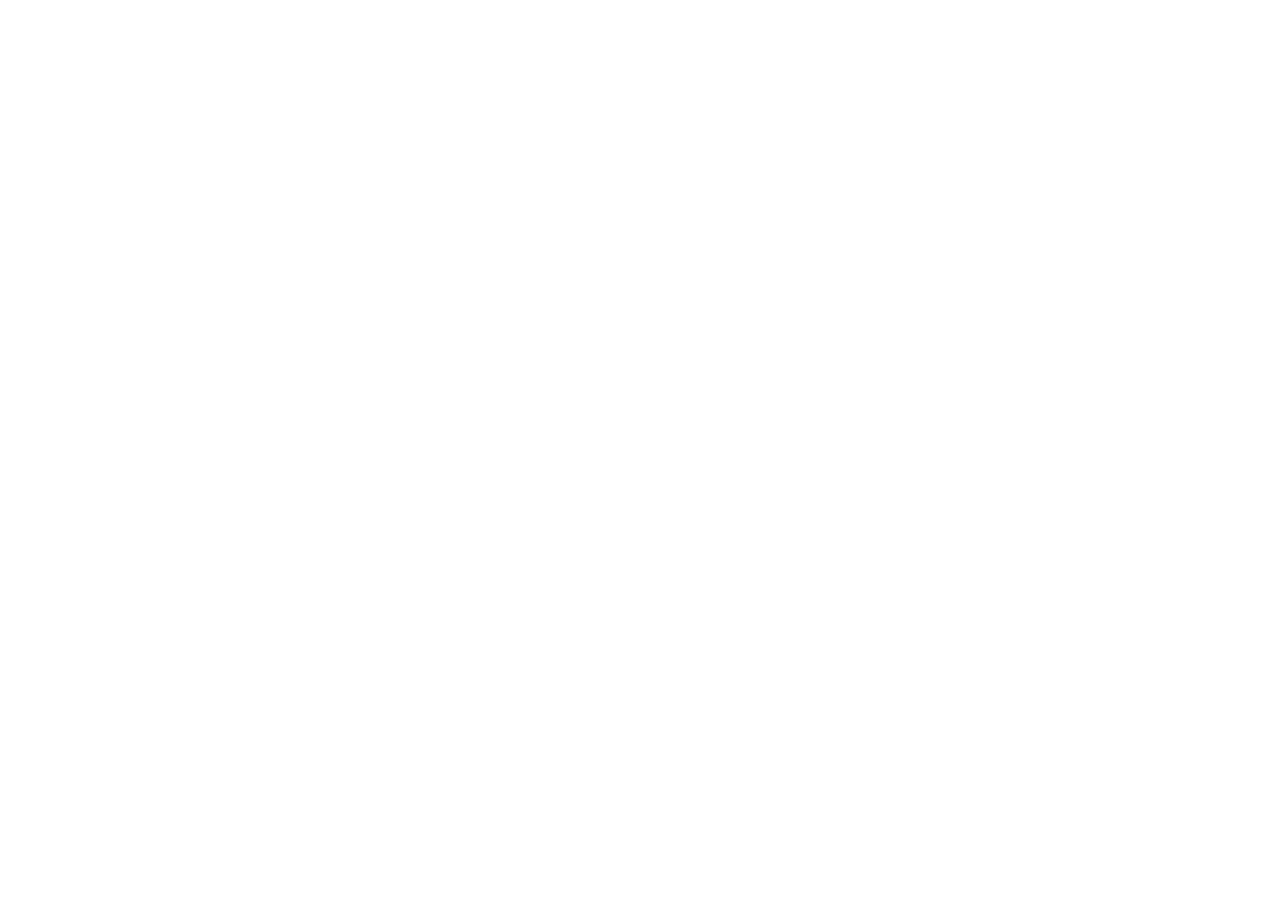
==== index.html @ cb100f50 "Initial commit" ====
<!DOCTYPE html>
<html lang="ru">
<head>
  <meta charset="UTF-8">
  <meta name="viewport" content="width=device-width, initial-scale=1.0">
  <title>Научиться учиться</title>
</head>
<body>
  <div class="page">

  </div>
</body>
</html>
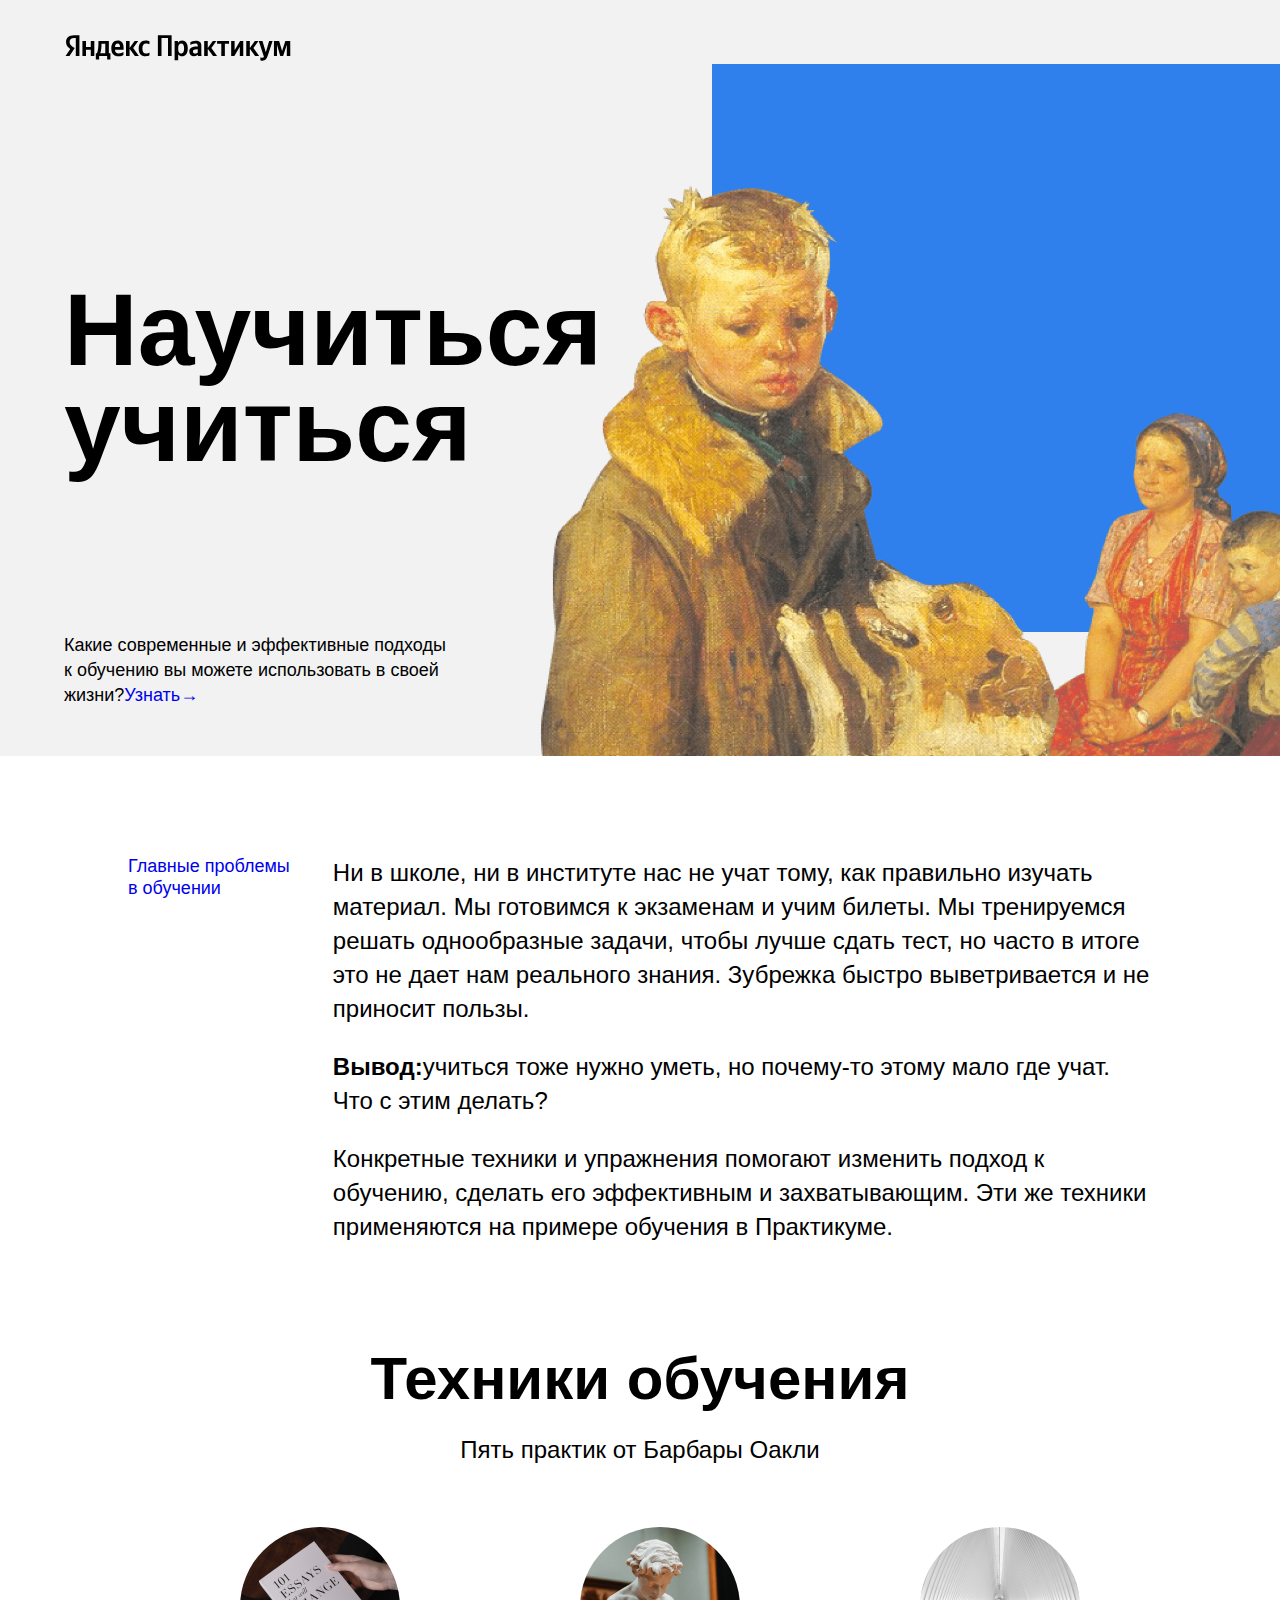
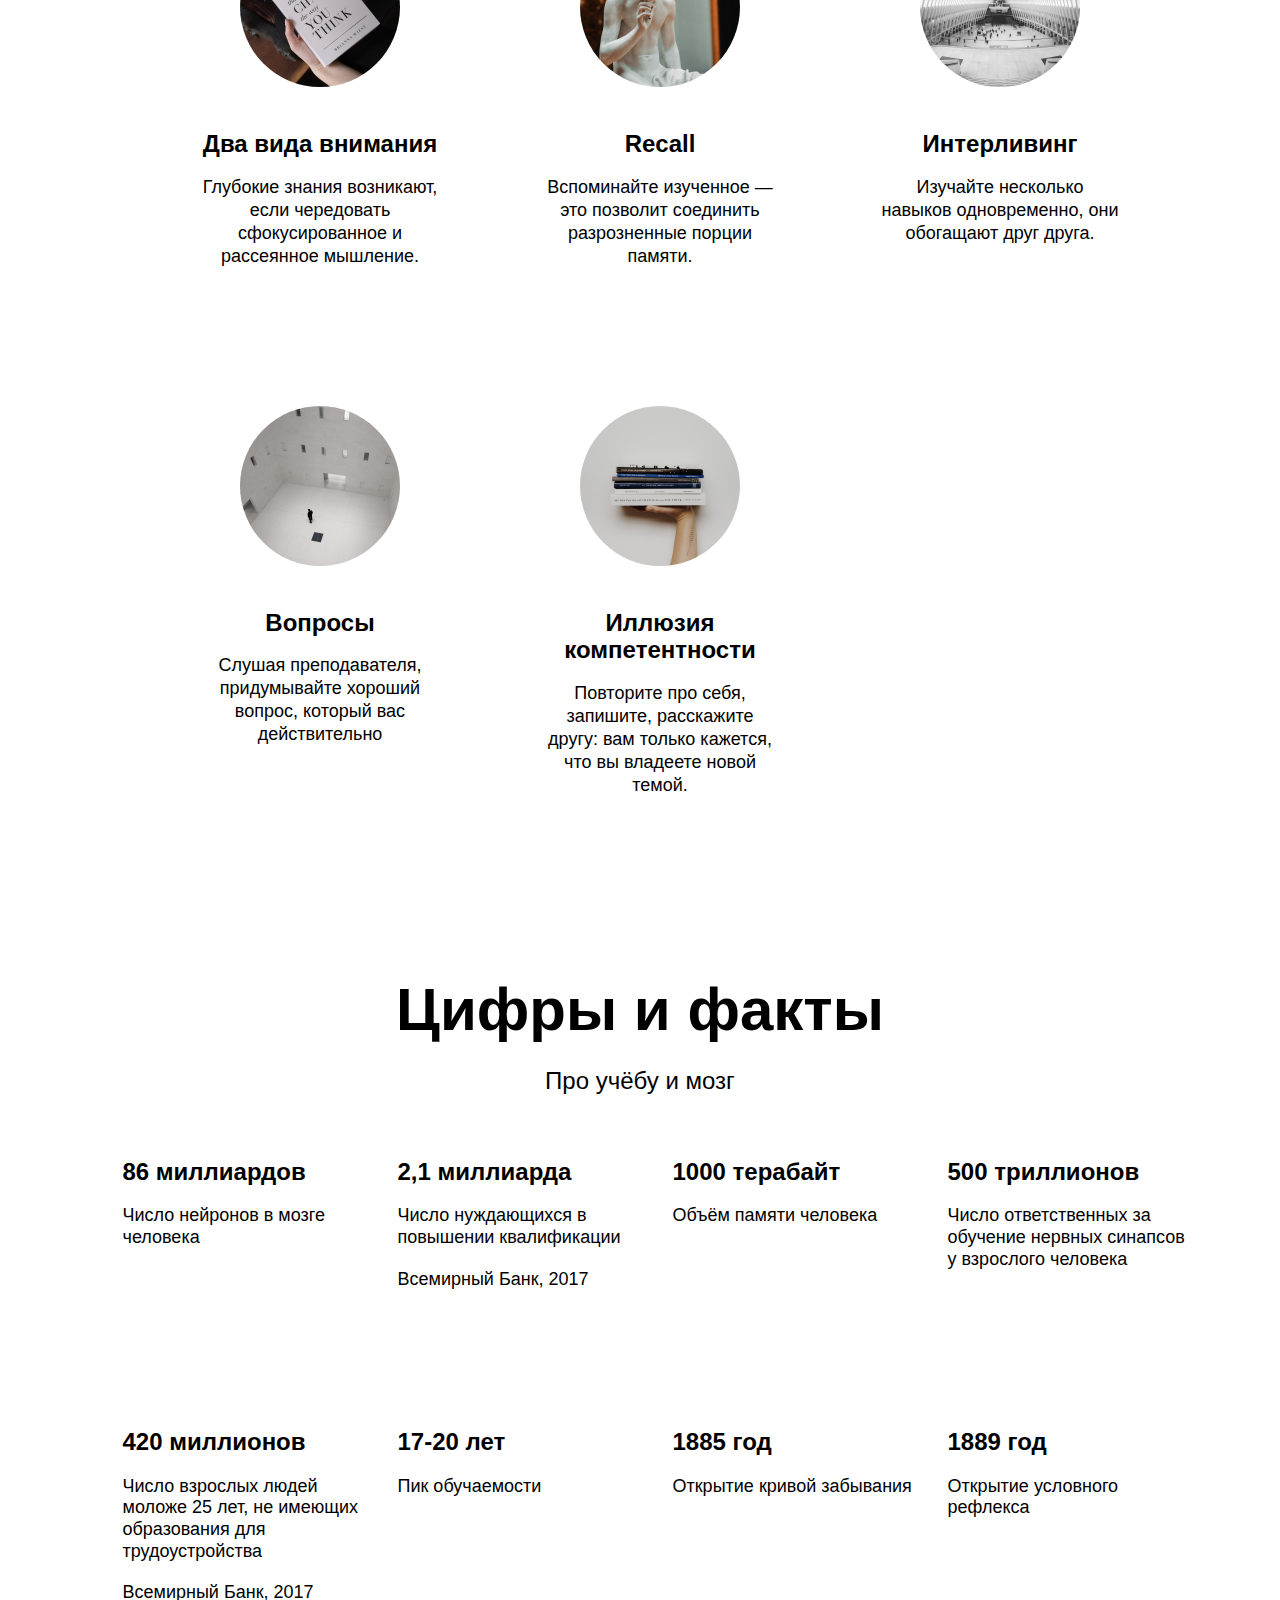
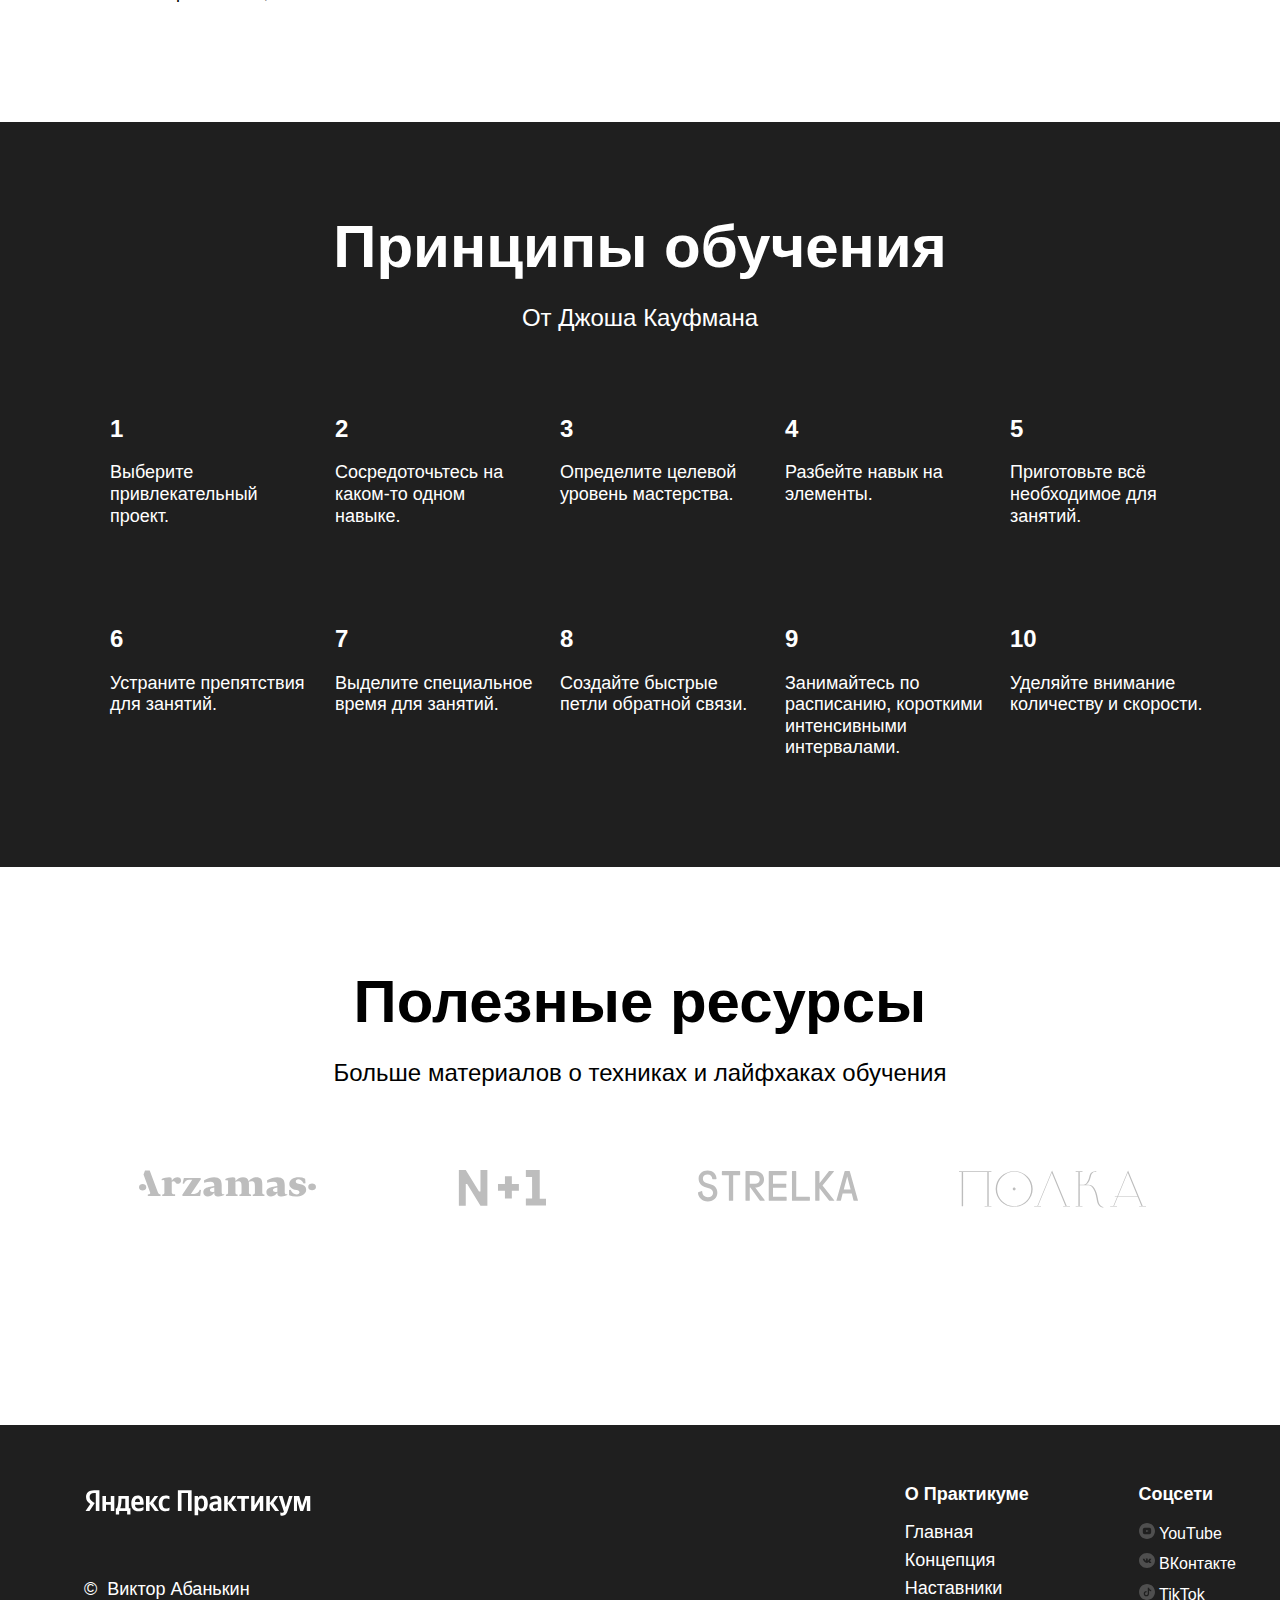
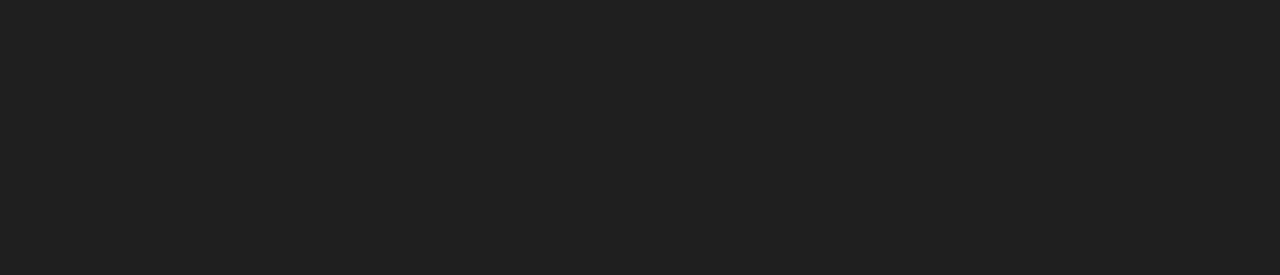
==== commit 462575b0: "готовый к ревью проект" ====
--- a/index.html
+++ b/index.html
@@ -1,13 +1,184 @@
 <!DOCTYPE html>
 <html lang="ru">
-<head>
-  <meta charset="UTF-8">
-  <meta name="viewport" content="width=device-width, initial-scale=1.0">
-  <title>Научиться учиться</title>
-</head>
-<body>
-  <div class="page">
-
-  </div>
-</body>
+  <head>
+    <meta charset="UTF-8">
+    <meta name="viewport" content="width=device-width, initial-scale=1.0">
+    <title>Научиться учиться</title>
+    <link rel="stylesheet" href="./styles/index.css">
+    <link rel="stylesheet" href="./fonts/fonts.css">
+    <link rel="stylesheet" href="./blocks/root/root.css">
+  </head>
+  <body class="page">
+    <header class="header">
+      <div class="logo__place_header">
+        <img src="./images/logo_place_header.svg" alt="логотип Яндекс.Практикум">
+      </div>
+      <div class="header__title"><p>Научиться учиться</p></div>
+      <nav class="header__subtitle"><p>Какие современные и эффективные подходы к обучению вы можете использовать в своей жизни?<a href="#" class="header__link">Узнать<span>&rarr;</span></a></p></nav>
+      <div class="header__main-illustration">
+        <img width="765px" height="608" src="./images/header-image.png" alt="Часть картины Опять двойка">
+      </div>
+      <div class="header__square-pic"></div>
+    </header>
+    <main class="content">
+      <section class="description">
+        <div class="description__two-columns">
+          <nav class="description__two-columns_brief"><a href="#">Главные проблемы в обучении</a></nav>
+          <div class="description__two-columns_main-text">
+            <div class="description__two-columns_paragraph">
+              <p>Ни в школе, ни в институте нас не учат тому, как правильно изучать материал. Мы готовимся к экзаменам и учим билеты. Мы тренируемся решать однообразные задачи, чтобы лучше сдать тест, но часто в итоге это не дает нам реального знания. Зубрежка быстро выветривается и не приносит пользы.</p>
+              <p><span class="description__two-columns_span-accent">Вывод:</span>учиться тоже нужно уметь, но почему-то этому мало где учат. Что с этим делать?</p>
+              <p>Конкретные техники и упражнения помогают изменить подход к обучению, сделать его эффективным и захватывающим. Эти же техники применяются на примере обучения в Практикуме.</p>
+            </div>
+          </div>
+        </div>
+      </section>
+      <section class="techniques">
+        <div class="techniques__section-title"><h1>Техники обучения</h1></div>
+        <div class="techniques__section-subtitle"><h2>Пять практик от Барбары Оакли</h2></div>
+        <ul class="techniques__cards">
+          <li class="techniques__cards_item">
+            <div class="techniques__cards_image"><img src="./images/cards-attention.png" alt="Книга в руках"></div>
+            <div class="techniques__cards_title"><h2>Два вида внимания</h2></div>
+            <div class="techniques__cards_description"><h3>Глубокие знания возникают, если чередовать сфокусированное и рассеянное мышление.</h3></div>
+          </li>
+          <li class="techniques__cards_item">
+            <div class="techniques__cards_image"><img src="./images/cards-recall.png" alt="Задумчивая статуя"></div>
+            <div class="techniques__cards_title"><h2>Recall</h2></div>
+            <div class="techniques__cards_description"><h3>Вспоминайте изученное — это позволит соединить разрозненные порции памяти.</h3></div>
+          </li>
+          <li class="techniques__cards_item no-margin-right">
+            <div class="techniques__cards_image"><img src="./images/cards-interliving.png" alt="Серый зал с людьми"></div>
+            <div class="techniques__cards_title"><h2>Интерливинг</h2></div>
+            <div class="techniques__cards_description"><h3>Изучайте несколько навыков одновременно, они обогащают друг друга.</h3></div>
+          </li>
+          <li class="techniques__cards_item">
+            <div class="techniques__cards_image"><img src="./images/cards-question.png" alt="Одинокий человек в помещении"></div>
+            <div class="techniques__cards_title"><h2>Вопросы</h2></div>
+            <div class="techniques__cards_description"><h3>Слушая преподавателя, придумывайте хороший вопрос, который вас действительно</h3></div>
+          </li>
+          <li class="techniques__cards_item">
+            <div class="techniques__cards_image"><img src="./images/cards-competence.png" alt="Несколько книг в руке"></div>
+            <div class="techniques__cards_title"><h2>Иллюзия компетентности</h2></div>
+            <div class="techniques__cards_description"><h3>Повторите про себя, запишите, расскажите другу: вам только кажется, что вы владеете новой темой.</h3></div>
+          </li>
+          <li class="techniques__cards_item"></li>
+        </ul>
+      </section>
+      <section class="digits">
+      <div class="digits__section-title"><h1>Цифры и факты</h1></div>
+      <div class="digits__section-subtitle"><h2>Про учёбу и мозг</h2></div>
+      <ul class="digits__table">
+        <li class="digits__table_cell">
+          <div class="digits__table_heading"><h2>86 миллиардов</h2></div>
+          <div class="digits__table_text"><h3>Число нейронов в мозге человека</h3></div>
+        </li>
+        <li class="digits__table_cell">
+          <div class="digits__table_heading"><h2>2,1 миллиарда</h2></div>
+          <div class="digits__table_text"><h3>Число нуждающихся в повышении квалификации<p style="color: black;">Всемирный Банк, 2017</p></h3></div>
+        </li>
+        <li class="digits__table_cell">
+          <div class="digits__table_heading"><h2>1000 терабайт</h2></div>
+          <div class="digits__table_text"><h3>Объём памяти человека</h3></div>
+        </li>
+        <li class="digits__table_cell">
+          <div class="digits__table_heading"><h2>500 триллионов</h2></div>
+          <div class="digits__table_text"><h3>Число ответственных за обучение нервных синапсов у взрослого человека</h3></div>
+        </li>
+        <li class="digits__table_cell">
+          <div class="digits__table_heading"><h2>420 миллионов</h2></div>
+          <div class="digits__table_text"><h3>Число взрослых людей моложе 25 лет, не имеющих образования для трудоустройства<p style="color: black;">Всемирный Банк, 2017</p></h3></div>
+        </li>
+        <li class="digits__table_cell">
+          <div class="digits__table_heading"><h2>17-20 лет</h2></div>
+          <div class="digits__table_text"><h3>Пик обучаемости</h3></div>
+        </li>
+        <li class="digits__table_cell">
+          <div class="digits__table_heading"><h2>1885 год</h2></div>
+          <div class="digits__table_text"><h3>Открытие кривой забывания</h3></div>
+        </li>
+        <li class="digits__table_cell">
+          <div class="digits__table_heading"><h2>1889 год</h2></div>
+          <div class="digits__table_text"><h3>Открытие условного рефлекса</h3></div>
+        </li>
+      </ul>
+      </section>
+      <section class="kaufman">
+      <div class="kaufman__section-title_theme_dark"><h1 style="color: white;">Принципы обучения</h1></div>
+      <div class="kaufman__section-subtitle_theme_dark"><h2 style="color: white;">От Джоша Кауфмана</h2></div>
+      <ul class="kaufman__table_theme_dark">
+        <li class="kaufman__table_cell_theme_dark">
+          <div class="kaufman__table_heading_theme_dark"><h2>1</h2></div>
+          <div class="kaufman__table_text_theme_dark"><h3>Выберите привлекательный проект.</h3></div>
+        </li>
+        <li class="kaufman__table_cell_theme_dark">
+          <div class="kaufman__table_heading_theme_dark"><h2>2</h2></div>
+          <div class="kaufman__table_text_theme_dark"><h3>Сосредоточьтесь на каком-то одном навыке.</h3></div>
+        </li>
+        <li class="kaufman__table_cell_theme_dark">
+          <div class="kaufman__table_heading_theme_dark"><h2>3</h2></div>
+          <div class="kaufman__table_text_theme_dark"><h3>Определите целевой уровень мастерства.</h3></div>
+        </li>
+        <li class="kaufman__table_cell_theme_dark">
+          <div class="kaufman__table_heading_theme_dark"><h2>4</h2></div>
+          <div class="kaufman__table_text_theme_dark"><h3>Разбейте навык на элементы.</h3></div>
+        </li>
+        <li class="kaufman__table_cell_theme_dark">
+          <div class="kaufman__table_heading_theme_dark"><h2>5</h2></div>
+          <div class="kaufman__table_text_theme_dark"><h3>Приготовьте всё необходимое для занятий.</h3></div>
+        </li>
+        <li class="kaufman__table_cell_theme_dark">
+          <div class="kaufman__table_heading_theme_dark"><h2>6</h2></div>
+          <div class="kaufman__table_text_theme_dark"><h3>Устраните препятствия для занятий.</h3></div>
+        </li>
+        <li class="kaufman__table_cell_theme_dark">
+          <div class="kaufman__table_heading_theme_dark"><h2>7</h2></div>
+          <div class="kaufman__table_text_theme_dark"><h3>Выделите специальное время для занятий.</h3></div>
+        </li>
+        <li class="kaufman__table_cell_theme_dark">
+          <div class="kaufman__table_heading_theme_dark"><h2>8</h2></div>
+          <div class="kaufman__table_text_theme_dark"><h3>Создайте быстрые петли обратной связи.</h3></div>
+        </li>
+        <li class="kaufman__table_cell_theme_dark">
+          <div class="kaufman__table_heading_theme_dark"><h2>9</h2></div>
+          <div class="kaufman__table_text_theme_dark"><h3>Занимайтесь по расписанию, короткими интенсивными интервалами.</h3></div>
+        </li>
+        <li class="kaufman__table_cell_theme_dark">
+          <div class="kaufman__table_heading_theme_dark"><h2>10</h2></div>
+          <div class="kaufman__table_text_theme_dark"><h3>Уделяйте внимание количеству и скорости.</h3></div>
+        </li>
+      </ul>
+      </section>
+      <section class="resources">
+      <div class="resources__section-title"><h1>Полезные ресурсы</h1></div>
+      <div class="resources__section-subtitle"><h2>Больше материалов о техниках и лайфхаках обучения</h2></div>
+      <nav class="resources__logo-zone">
+        <div class="resources__logo-zone_logo"><a class="resources__logo_link" href="#" ><img src="./images/logo/resources-arzamas.svg" alt="Логотип Arzamas"></a></div>
+        <div class="resources__logo-zone_logo"><a class="resources__logo_link" href="#" ><img src="./images/logo/resources-n1.svg" alt="Логотип N+1"></a></div>
+        <div class="resources__logo-zone_logo"><a class="resources__logo_link" href="#" ><img src="./images/logo/resources-strelka.svg" alt="Логотип Strelka"></a></div>
+        <div class="resources__logo-zone_logo"><a class="resources__logo_link" href="#" ><img src="./images/logo/resources-polka.svg" alt="Логотип Polka"></a></div>
+      </nav>
+      </section>
+    </main>
+    <section class="footer">
+      <ul class="footer__columns">
+        <li class="footer__column_content_copyright">
+          <div class="logo__place_footer"><img src="./images/logo_place_footer.svg" alt="Логотип Яндекс Практикум"></div>
+          <div class="footer__author"><p><span>&copy; &nbsp</span>Виктор Абанькин</p></div>
+        </li>
+        <li class="footer__column_content_info">
+          <div class="footer__column-heading"><h2>О Практикуме</h2></div>
+          <nav class="footer__column-links footer__column-link"><a href="#"><p>Главная</p></a><a href="#"><p>Концепция</p></a><a href="#"><p>Наставники</p></a></nav>
+        </li>
+        <li class="footer__column_content_social">
+          <div class="footer__column-heading"><h2>Соцсети</h2></div>
+          <div class="footer__column-link">
+            <nav class="footer__social-icon"><a href="#"><img src="./images/youtube-icon.svg " alt="лого YouTube" width="16px" height="16px" alt="Логотип YouTube"><p><span>&nbsp</span>YouTube</p></a></nav>
+            <nav class="footer__social-icon"><a href="#"><img src="./images/vk_color_white.svg" alt="лого ВКонтакте"width="16px" height="16px" alt="Логотип ВКонтакте"><p><span>&nbsp</span>ВКонтакте</p></a></nav>
+            <nav class="footer__social-icon"><a href="#"><img src="./images/tiktok-icon.svg " alt="лого TikTok"width="16px" height="16px" alt="Логотип TikTok"><p><span>&nbsp</span>TikTok</p></a></nav>
+          </div>
+        </li>
+      </ul>
+    </section>
+  </body>
 </html>
--- a/styles/index.css
+++ b/styles/index.css
@@ -0,0 +1,58 @@
+@import url(../vendor/normalize.css);
+@import url(../blocks/page/page.css);
+@import url(../blocks/content/content.css);
+@import url(../blocks/description/description.css);
+@import url(../blocks/description/description__two-columns/description__two-columns.css);
+@import url(../blocks/description/description__two-columns/description__two-columns_brief/description__two-columns_brief.css);
+@import url(../blocks/description/description__two-columns/description__two-columns_main-text/description__two-columns_main-text.css);
+@import url(../blocks/description/description__two-columns/description__two-columns_paragraph/description__two-columns_paragraph.css);
+@import url(../blocks/description/description__two-columns/description__two-columns_span-accent/description__two-columns_span-accent.css);
+@import url(../blocks/digits/digits.css);
+@import url(../blocks/digits/digits__section-title/digits__section-title.css);
+@import url(../blocks/digits/digits__section-subtitle/digits__section-subtitle.css);
+@import url(../blocks/digits/digits__table/digits__table.css);
+@import url(../blocks/digits/digits__table/digits__table_heading/digits__table_heading.css);
+@import url(../blocks/digits/digits__table/digits__table_cell/digits__table_cell.css);
+@import url(../blocks/digits/digits__table/digits__table_text/digits__table_text.css);
+@import url(../blocks/footer/footer.css);
+@import url(../blocks/footer/footer__columns/footer__columns.css);
+@import url(../blocks/footer/footer__columns/footer__column_content/footer__column_content_copyright/footer__column_content_copyright.css);
+@import url(../blocks/footer/footer__columns/footer__column_content/footer__column_content_info/footer__column_content_info.css);
+@import url(../blocks/footer/footer__columns/footer__column_content/footer__column_content_social/footer__column_content_social.css);
+@import url(../blocks/footer/footer__author/footer__author.css);
+@import url(../blocks/footer/footer__column-heading/footer__column-heading.css);
+@import url(../blocks/footer/footer__column-links/footer__column-links.css);
+@import url(../blocks/footer/footer__social-icon/footer__social-icon.css);
+@import url(../blocks/footer/footer__column-link/footer__column-link.css);
+@import url(../blocks/header/header.css);
+@import url(../blocks/header/header__title/header__title.css);
+@import url(../blocks/header/header__subtitle/header__subtitle.css);
+@import url(../blocks/header/header__link/header__link.css);
+@import url(../blocks/header/header__main-illustration/header__main-illustration.css);
+@import url(../blocks/header/header__square-pic/header__square-pic.css);
+@import url(../blocks/kaufman/kaufman.css);
+@import url(../blocks/kaufman/kaufman__triangle/kaufman__triangle.css);
+@import url(../blocks/kaufman/kaufman__section-title_theme_dark/kaufman__section-title_theme_dark.css);
+@import url(../blocks/kaufman/kaufman__section-subtitle_theme_dark/kaufman__section-subtitle_theme_dark.css);
+@import url(../blocks/kaufman/kaufman__table_theme_dark/kaufman__table_theme_dark.css);
+@import url(../blocks/kaufman/kaufman__table_theme_dark/kaufman__table_cell_theme_dark/kaufman__table_cell_theme_dark.css);
+@import url(../blocks/kaufman/kaufman__table_theme_dark/kaufman__table_heading_theme_dark/kaufman__table_heading_theme_dark.css);
+@import url(../blocks/kaufman/kaufman__table_theme_dark/kaufman__table_text_theme_dark/kaufman__table_text_theme_dark.css);
+@import url(../blocks/resources/resources.css);
+@import url(../blocks/resources/resources__section-title/resources__section-title.css);
+@import url(../blocks/resources/resources__section-subtitle/resources__section-subtitle.css);
+@import url(../blocks/resources/resources__logo-zone/resources__logo-zone.css);
+@import url(../blocks/resources/resources__logo-zone/resources__logo-zone_logo/resources__logo-zone_logo.css);
+@import url(../blocks/resources/resources__logo/resources__logo_link/resources__logo_link.css);
+@import url(../blocks/techniques/techniques.css);
+@import url(../blocks/techniques/techniques__cards/techniques__cards.css);
+@import url(../blocks/techniques/techniques__cards/techniques__cards_description/techniques__cards_description.css);
+@import url(../blocks/techniques/techniques__cards/techniques__cards_image/techniques__cards_image.css);
+@import url(../blocks/techniques/techniques__cards/techniques__cards_item/techniques__cards_item.css);
+@import url(../blocks/techniques/techniques__cards/techniques__cards_title/techniques__cards_title.css);
+@import url(../blocks/techniques/techniques__section-subtitle/techniques__section-subtitle.css);
+@import url(../blocks/techniques/techniques__section-title/techniques__section-title.css);
+@import url(../blocks/logo/logo__place_header.css);
+@import url(../blocks/logo/logo__place_footer.css);
+
+
--- a/fonts/fonts.css
+++ b/fonts/fonts.css
@@ -0,0 +1,9 @@
+@font-face {
+    font-family: 'Inter','Arial', sans-serif ;
+    src: url(./Inter-Bold.woff) format('woff'),
+         url(./Inter-Bold.woff2) format('woff2'),
+         url(./Inter-Regular.woff) format('woff'),
+         url(./Inter-Regular.woff2) format('woff2'),
+         url(./Inter-SemiBold.woff) format('woff'),
+         url(./Inter-SemiBold.woff2) format('woff2');
+}
--- a/blocks/root/root.css
+++ b/blocks/root/root.css
@@ -0,0 +1,50 @@
+.root {
+    background-color: white;
+    font-family: 'Inter', 'Arial', sans-serif;
+
+    # http://editorconfig.org
+
+
+    # A special property that should be specified at the top of the file outside of
+
+    # any sections. Set to true to stop .editor config file search on current file
+
+    root = true
+
+    [*]
+    # Indentation style
+
+    # Possible values - tab, space
+
+    indent_style = space
+
+    # Indentation size in single-spaced characters
+
+    # Possible values - an integer, tab
+
+    indent_size = 2
+
+    # Line ending file format
+
+    # Possible values - lf, crlf, cr
+
+    end_of_line = lf
+
+    # File character encoding
+
+    # Possible values - latin1, utf-8, utf-16be, utf-16le
+
+    charset = utf-8
+
+    # Denotes whether to trim whitespace at the end of lines
+
+    # Possible values - true, false
+
+    trim_trailing_whitespace = true
+
+    # Denotes whether file should end with a newline
+
+    # Possible values - true, false
+
+    insert_final_newline = true
+}
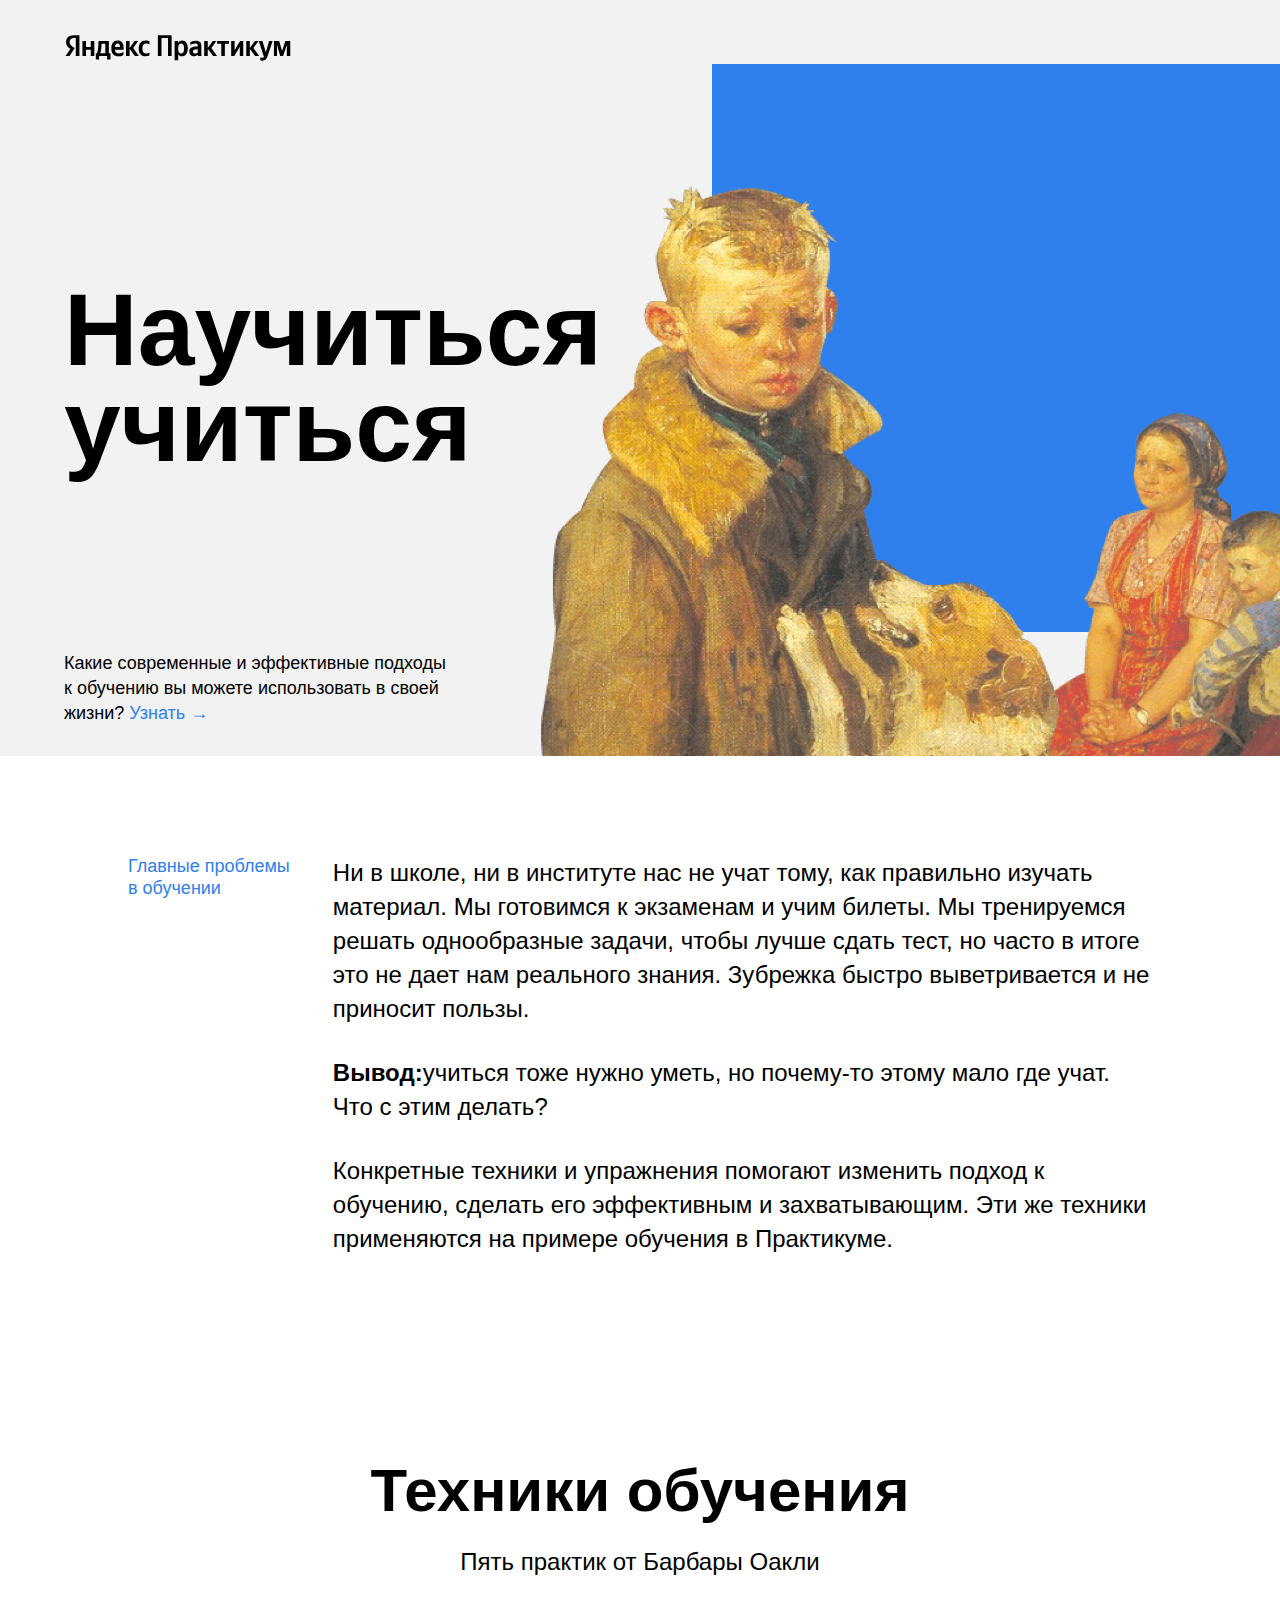
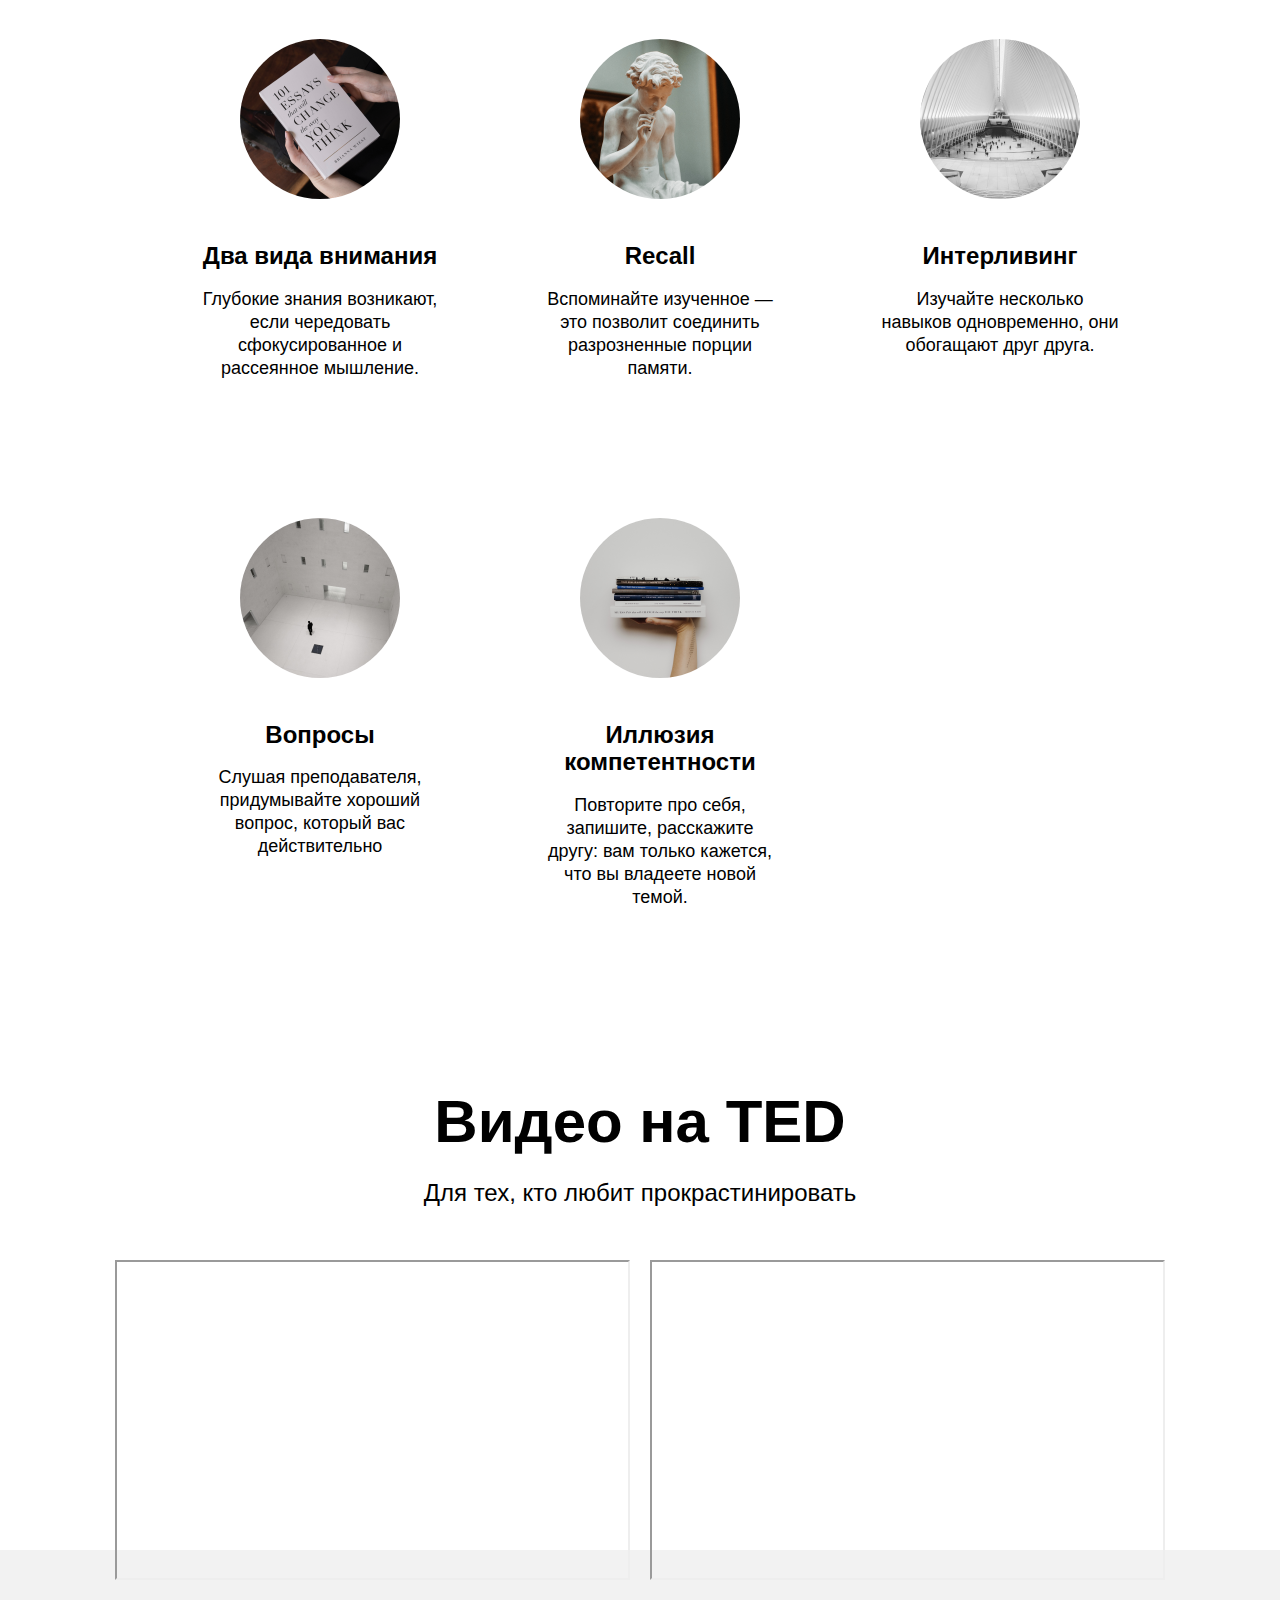
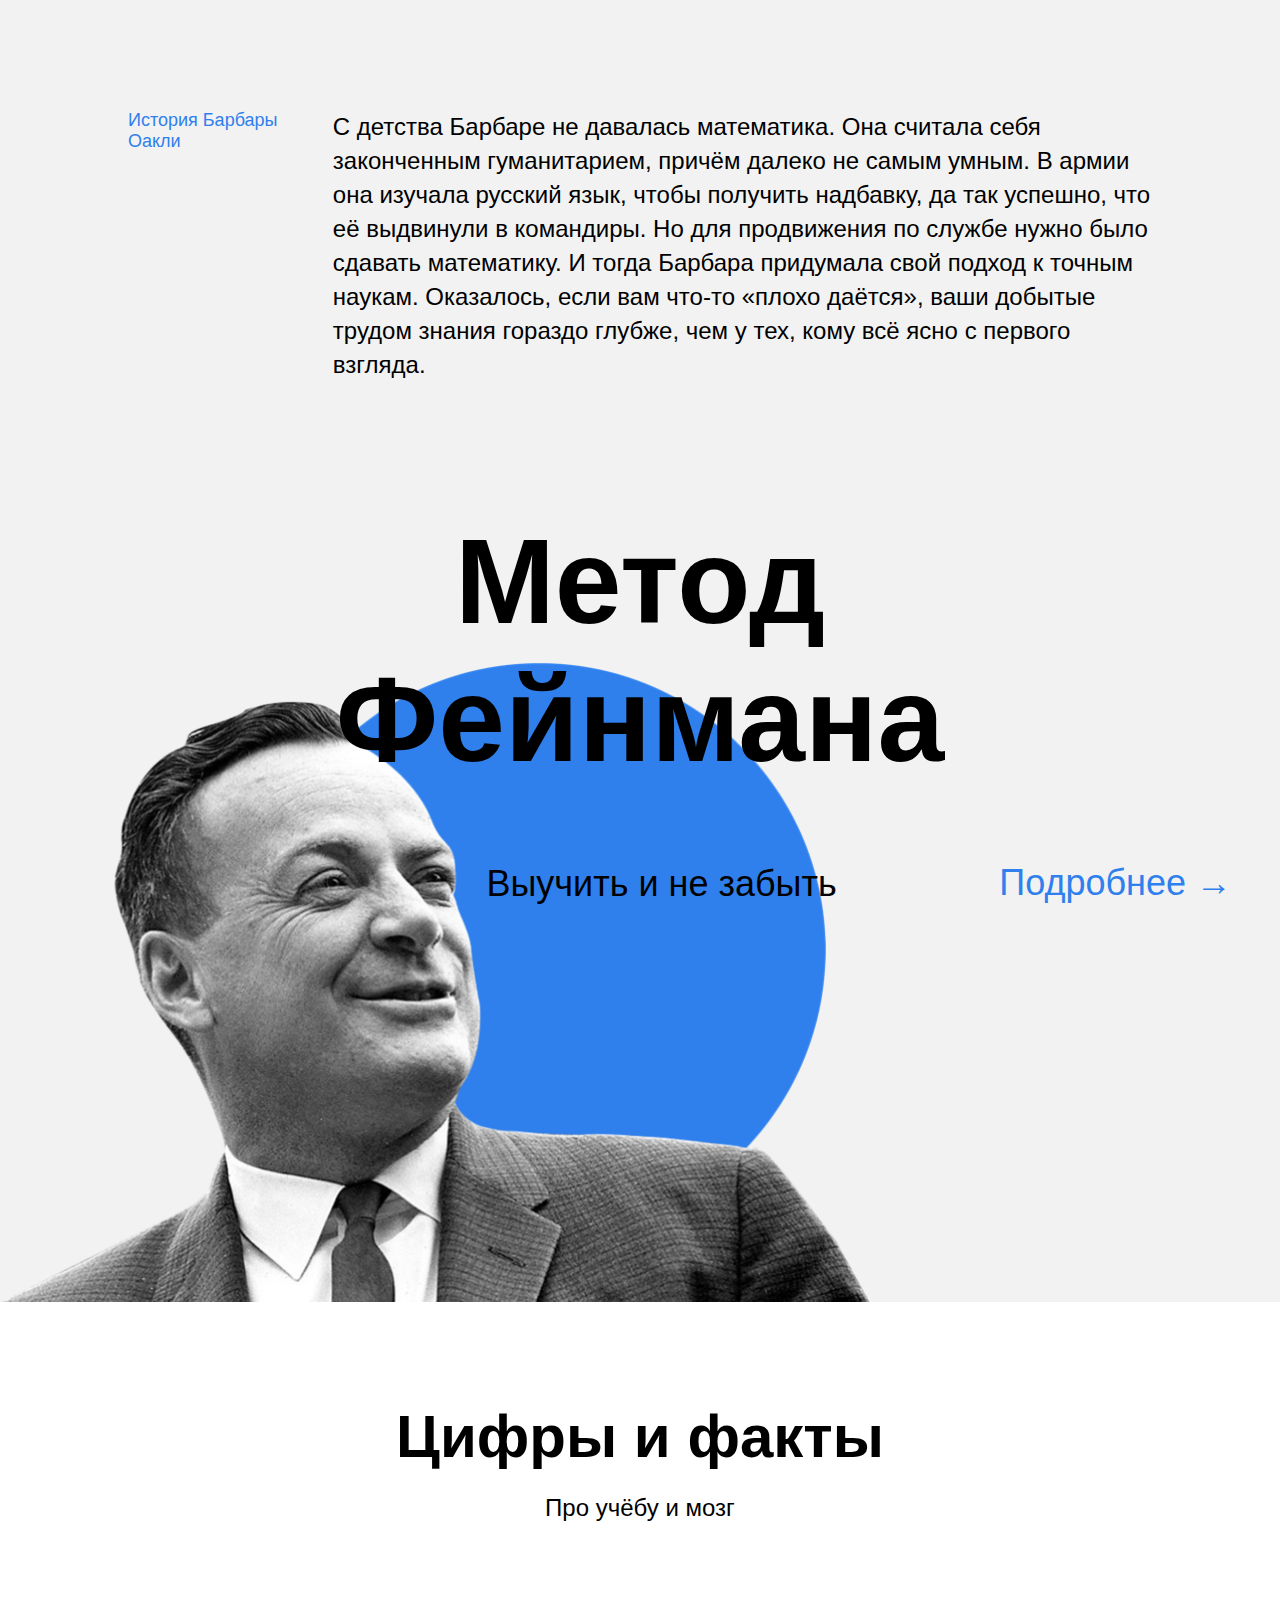
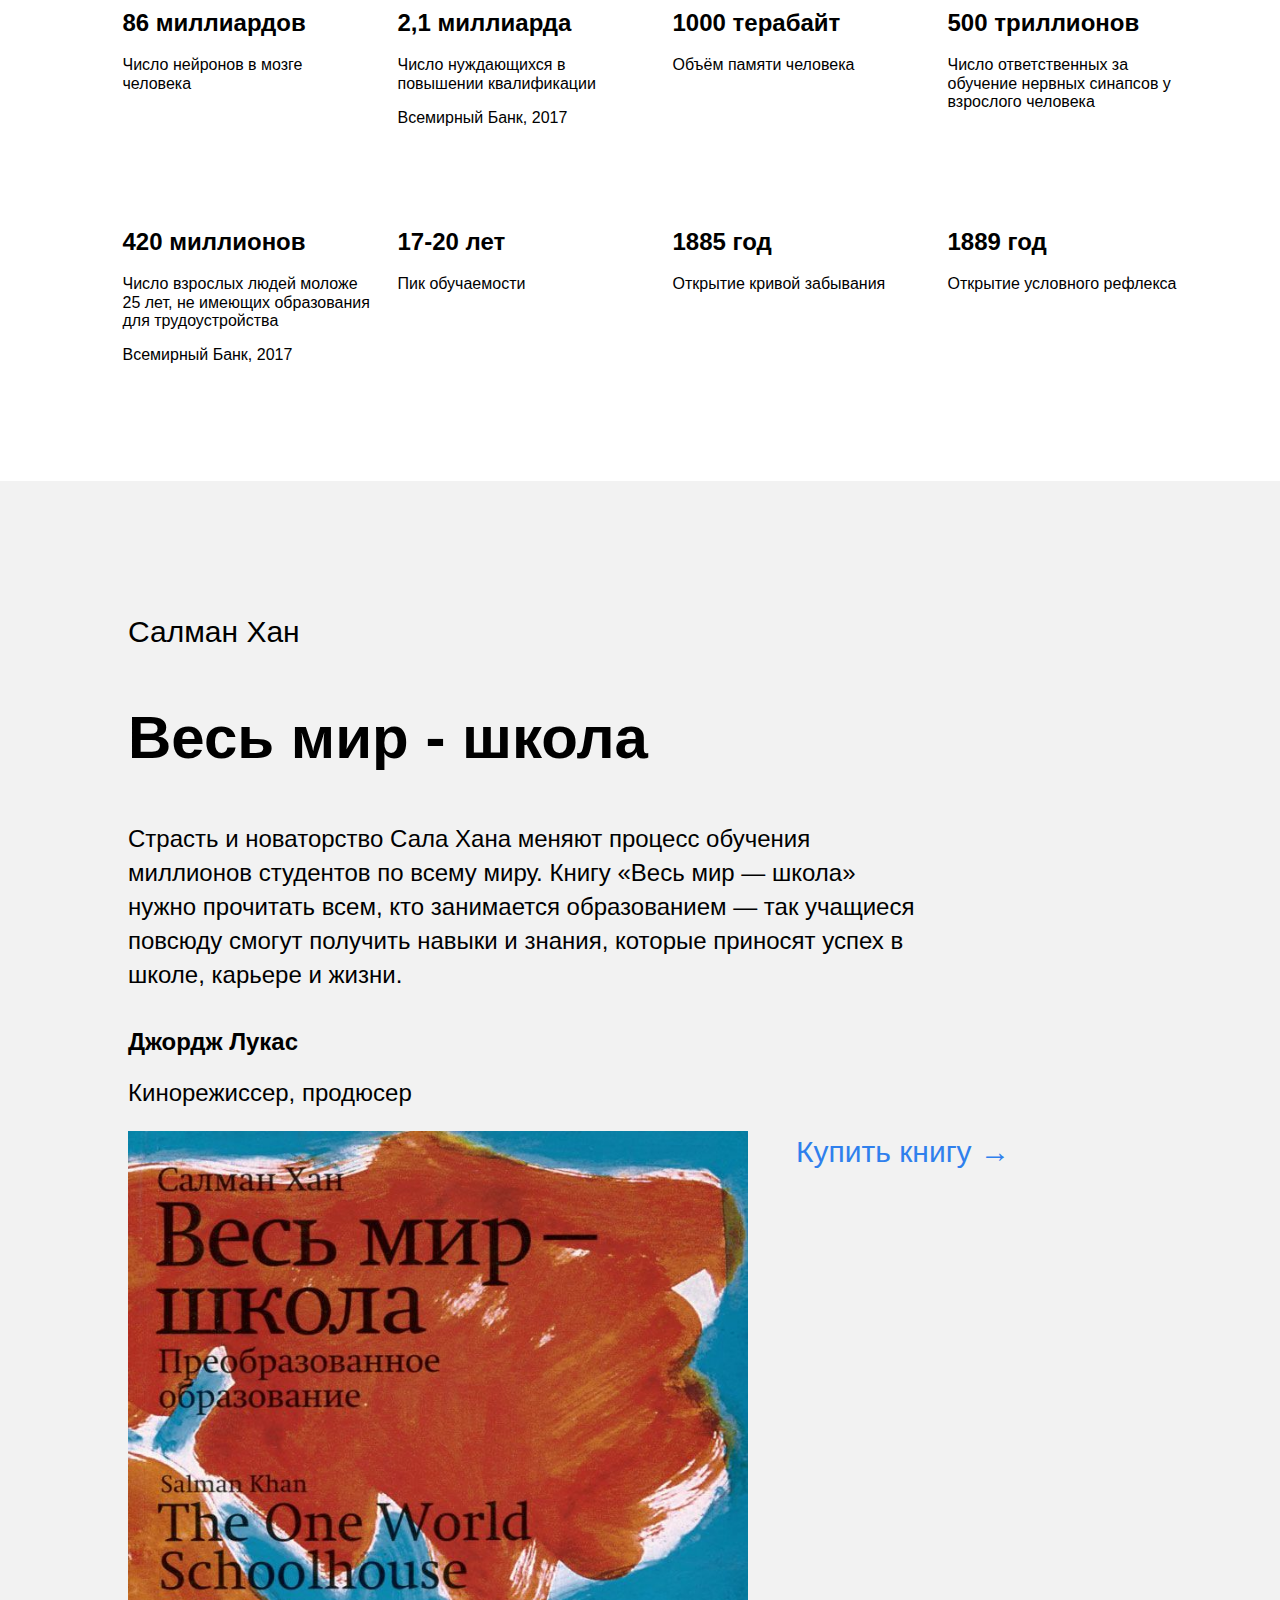
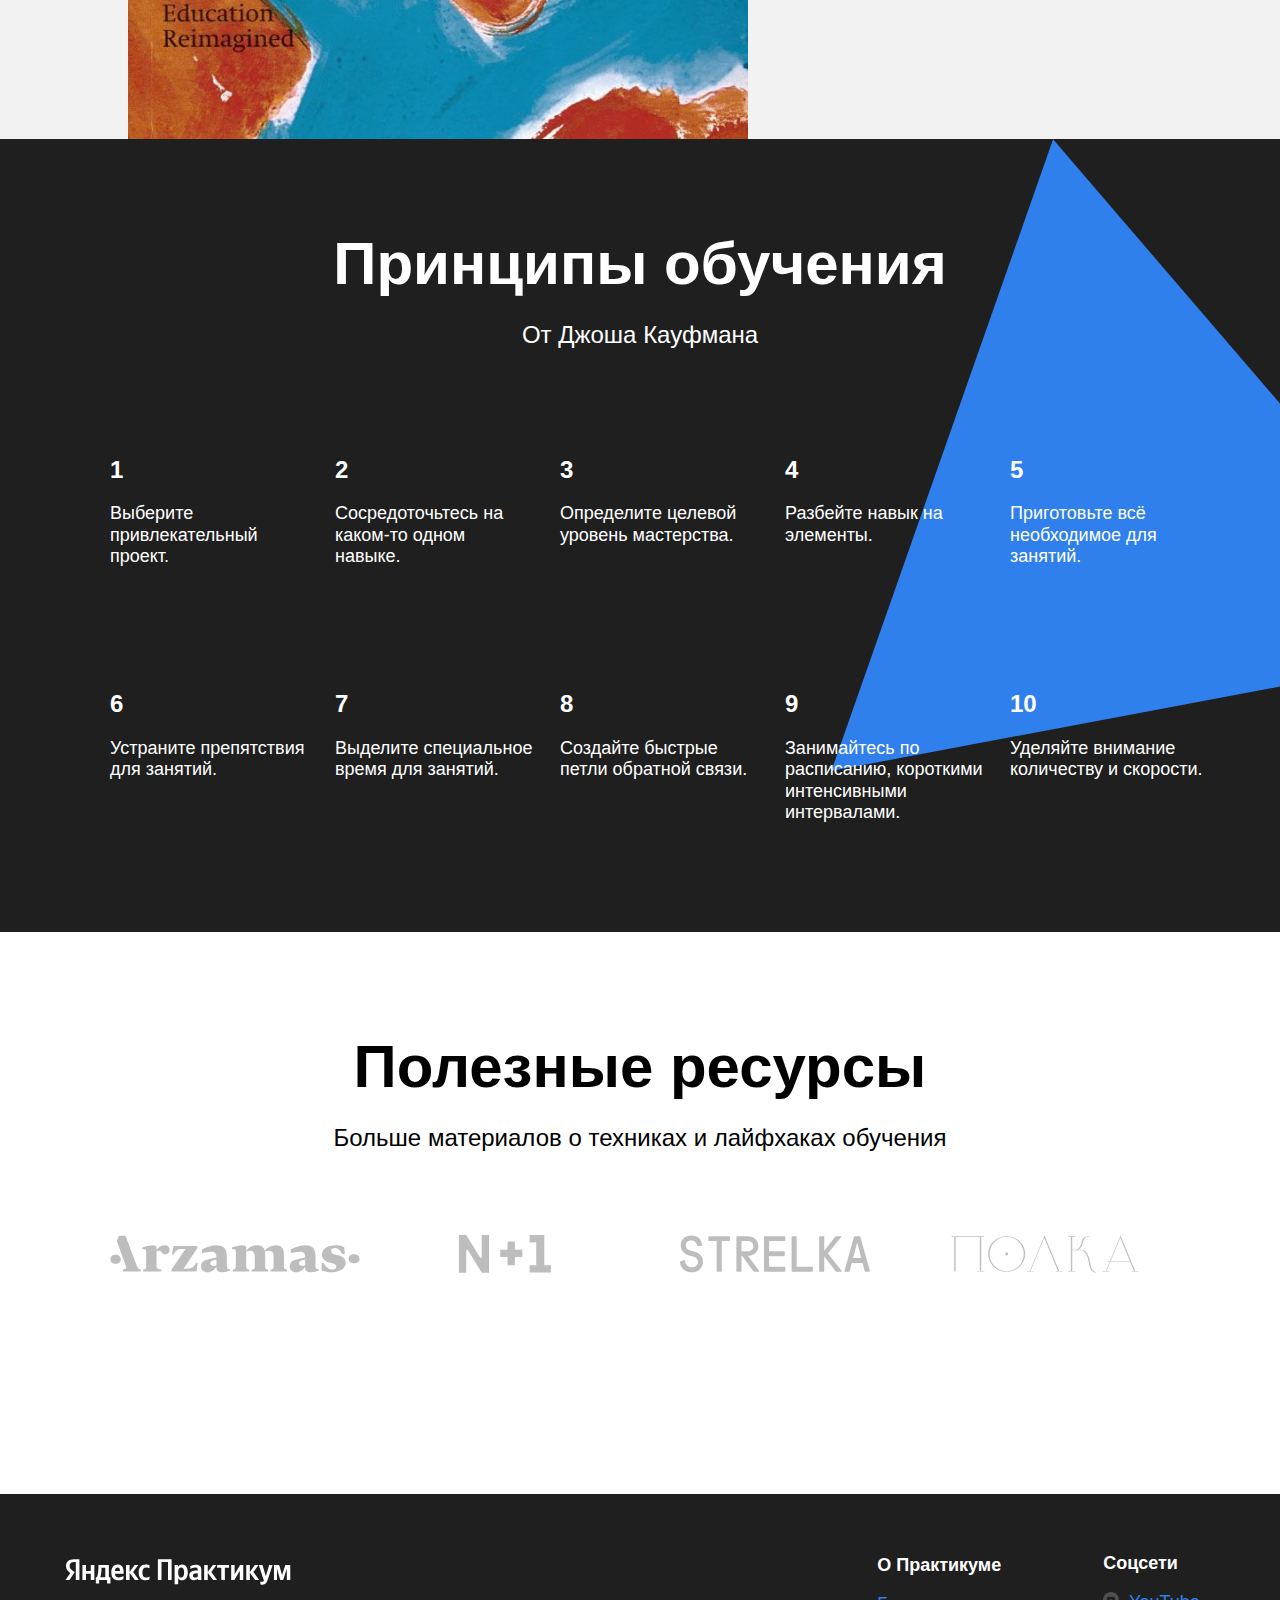
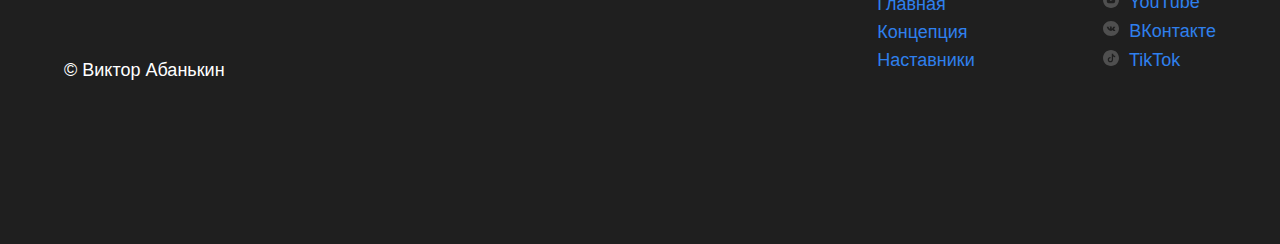
==== commit 000ebc1f: "исправлены ошибки после первого ревью" ====
--- a/index.html
+++ b/index.html
@@ -5,180 +5,211 @@
     <meta name="viewport" content="width=device-width, initial-scale=1.0">
     <title>Научиться учиться</title>
     <link rel="stylesheet" href="./styles/index.css">
-    <link rel="stylesheet" href="./fonts/fonts.css">
-    <link rel="stylesheet" href="./blocks/root/root.css">
   </head>
   <body class="page">
     <header class="header">
-      <div class="logo__place_header">
-        <img src="./images/logo_place_header.svg" alt="логотип Яндекс.Практикум">
-      </div>
-      <div class="header__title"><p>Научиться учиться</p></div>
-      <nav class="header__subtitle"><p>Какие современные и эффективные подходы к обучению вы можете использовать в своей жизни?<a href="#" class="header__link">Узнать<span>&rarr;</span></a></p></nav>
-      <div class="header__main-illustration">
-        <img width="765px" height="608" src="./images/header-image.png" alt="Часть картины Опять двойка">
-      </div>
-      <div class="header__square-pic"></div>
+      <img class="logo logo_place_header" src="./images/logo_place_header.svg" alt="логотип Яндекс Практикум">
+      <h1 class="header__title">Научиться учиться</h1>
+      <p class="header__subtitle">Какие современные и эффективные подходы к обучению вы можете использовать в своей жизни?<a href="#" class="header__link"> Узнать &rarr;</a></p>
+      <img class="header__main-illustration" src="./images/header-image.png" alt="Часть картины Опять двойка">
+      <div class="header__square-pic rotation"></div>
     </header>
     <main class="content">
       <section class="description">
-        <div class="description__two-columns">
-          <nav class="description__two-columns_brief"><a href="#">Главные проблемы в обучении</a></nav>
-          <div class="description__two-columns_main-text">
-            <div class="description__two-columns_paragraph">
-              <p>Ни в школе, ни в институте нас не учат тому, как правильно изучать материал. Мы готовимся к экзаменам и учим билеты. Мы тренируемся решать однообразные задачи, чтобы лучше сдать тест, но часто в итоге это не дает нам реального знания. Зубрежка быстро выветривается и не приносит пользы.</p>
-              <p><span class="description__two-columns_span-accent">Вывод:</span>учиться тоже нужно уметь, но почему-то этому мало где учат. Что с этим делать?</p>
-              <p>Конкретные техники и упражнения помогают изменить подход к обучению, сделать его эффективным и захватывающим. Эти же техники применяются на примере обучения в Практикуме.</p>
-            </div>
+        <div class="two-columns">
+          <nav  class="two-columns__brief"><h2 class="two-columns__brief_header"><a class="two-columns__brief_link" href="#">Главные проблемы в обучении</a></h2></nav>
+          <div class="two-columns__main-text">
+            <p class="two-columns__paragraph">Ни в школе, ни в институте нас не учат тому, как правильно изучать материал. Мы готовимся к экзаменам и учим билеты. Мы тренируемся решать однообразные задачи, чтобы лучше сдать тест, но часто в итоге это не дает нам реального знания. Зубрежка быстро выветривается и не приносит пользы.</p>
+            <p class="two-columns__paragraph"><span class="two-columns__span-accent">Вывод:</span>учиться тоже нужно уметь, но почему-то этому мало где учат. Что с этим делать?</p>
+            <p class="two-columns__paragraph">Конкретные техники и упражнения помогают изменить подход к обучению, сделать его эффективным и захватывающим. Эти же техники применяются на примере обучения в Практикуме.</p>
           </div>
         </div>
       </section>
       <section class="techniques">
-        <div class="techniques__section-title"><h1>Техники обучения</h1></div>
-        <div class="techniques__section-subtitle"><h2>Пять практик от Барбары Оакли</h2></div>
-        <ul class="techniques__cards">
-          <li class="techniques__cards_item">
-            <div class="techniques__cards_image"><img src="./images/cards-attention.png" alt="Книга в руках"></div>
-            <div class="techniques__cards_title"><h2>Два вида внимания</h2></div>
-            <div class="techniques__cards_description"><h3>Глубокие знания возникают, если чередовать сфокусированное и рассеянное мышление.</h3></div>
-          </li>
-          <li class="techniques__cards_item">
-            <div class="techniques__cards_image"><img src="./images/cards-recall.png" alt="Задумчивая статуя"></div>
-            <div class="techniques__cards_title"><h2>Recall</h2></div>
-            <div class="techniques__cards_description"><h3>Вспоминайте изученное — это позволит соединить разрозненные порции памяти.</h3></div>
-          </li>
-          <li class="techniques__cards_item no-margin-right">
-            <div class="techniques__cards_image"><img src="./images/cards-interliving.png" alt="Серый зал с людьми"></div>
-            <div class="techniques__cards_title"><h2>Интерливинг</h2></div>
-            <div class="techniques__cards_description"><h3>Изучайте несколько навыков одновременно, они обогащают друг друга.</h3></div>
-          </li>
-          <li class="techniques__cards_item">
-            <div class="techniques__cards_image"><img src="./images/cards-question.png" alt="Одинокий человек в помещении"></div>
-            <div class="techniques__cards_title"><h2>Вопросы</h2></div>
-            <div class="techniques__cards_description"><h3>Слушая преподавателя, придумывайте хороший вопрос, который вас действительно</h3></div>
-          </li>
-          <li class="techniques__cards_item">
-            <div class="techniques__cards_image"><img src="./images/cards-competence.png" alt="Несколько книг в руке"></div>
-            <div class="techniques__cards_title"><h2>Иллюзия компетентности</h2></div>
-            <div class="techniques__cards_description"><h3>Повторите про себя, запишите, расскажите другу: вам только кажется, что вы владеете новой темой.</h3></div>
-          </li>
-          <li class="techniques__cards_item"></li>
+        <h2 class="section-title">Техники обучения</h2>
+        <p class="section-subtitle">Пять практик от Барбары Оакли</p>
+        <ul class="cards">
+          <li class="cards__item">
+            <img class="cards__image" src="./images/cards-attention.png" alt="Книга в руках">
+            <h3 class="cards__title">Два вида внимания</h3>
+            <p class="cards__description">Глубокие знания возникают, если чередовать сфокусированное и рассеянное мышление.</p>
+          </li>
+          <li class="cards__item">
+            <img class="cards__image" src="./images/cards-recall.png" alt="Задумчивая статуя">
+            <h3 class="cards__title">Recall</h3>
+            <p class="cards__description">Вспоминайте изученное — это позволит соединить разрозненные порции памяти.</p>
+          </li>
+          <li class="cards__item no-margin-right">
+            <img class="cards__image" src="./images/cards-interliving.png" alt="Серый зал с людьми">
+            <h3 class="cards__title">Интерливинг</h3>
+            <p class="cards__description">Изучайте несколько навыков одновременно, они обогащают друг друга.</p>
+          </li>
+          <li class="cards__item">
+            <img class="cards__image" src="./images/cards-question.png" alt="Одинокий человек в помещении">
+            <h3 class="cards__title">Вопросы</h3>
+            <p class="cards__description">Слушая преподавателя, придумывайте хороший вопрос, который вас действительно</p>
+          </li>
+          <li class="cards__item">
+            <img class="cards__image" src="./images/cards-competence.png" alt="Несколько книг в руке">
+            <h3 class="cards__title">Иллюзия компетентности</h3>
+            <p class="cards__description">Повторите про себя, запишите, расскажите другу: вам только кажется, что вы владеете новой темой.</p>
+          </li>
         </ul>
       </section>
+      <section class="video">
+        <h2 class="section-title">Видео на TED</h2>
+        <h3 class="section-subtitle">Для тех, кто любит прокрастинировать</h3>
+        <div class="video__iframes">
+          <iframe class="video__iframe"  type="text/html" src="https://www.youtube.com/embed/5MgBikgcWnY" allowfullscreen></iframe>
+          <iframe class="video__iframe" type="text/html" src="https://www.youtube.com/embed/arj7oStGLkU" allowfullscreen></iframe>
+        </div>
+      </section>
+      <section class="oakley">
+        <article class="two-columns">
+          <nav class="two-columns__brief"><h2 class="two-columns__brief_header"><a class="two-columns__brief_link" href="#">История Барбары Оакли</a></h2></nav>
+          <div class="two-columns__main-text">
+            <p class="two-columns__paragraph">С детства Барбаре не давалась математика. Она считала себя законченным гуманитарием, причём далеко не самым умным. В армии она изучала русский язык, чтобы получить надбавку, да так успешно, что её выдвинули в командиры. Но для продвижения по службе нужно было сдавать математику. И тогда Барбара придумала свой подход к точным наукам. Оказалось, если вам что-то «плохо даётся», ваши добытые трудом знания гораздо глубже, чем у тех, кому всё ясно с первого взгляда.</p>
+          </div>
+        </article>
+        </section>
+      <section class="feynman">
+          <h2 class="feynman__title">Метод Фейнмана</h2>
+          <p class="feynman__subtitle">Выучить и не забыть</p>
+          <a class="feynman__link" href="#">Подробнее &rarr;</a>
+          <img class="feynman__image" src="./images/feynman.png" alt="Фейнман и синий круг на фоне">
+      </section>
       <section class="digits">
-      <div class="digits__section-title"><h1>Цифры и факты</h1></div>
-      <div class="digits__section-subtitle"><h2>Про учёбу и мозг</h2></div>
-      <ul class="digits__table">
-        <li class="digits__table_cell">
-          <div class="digits__table_heading"><h2>86 миллиардов</h2></div>
-          <div class="digits__table_text"><h3>Число нейронов в мозге человека</h3></div>
-        </li>
-        <li class="digits__table_cell">
-          <div class="digits__table_heading"><h2>2,1 миллиарда</h2></div>
-          <div class="digits__table_text"><h3>Число нуждающихся в повышении квалификации<p style="color: black;">Всемирный Банк, 2017</p></h3></div>
-        </li>
-        <li class="digits__table_cell">
-          <div class="digits__table_heading"><h2>1000 терабайт</h2></div>
-          <div class="digits__table_text"><h3>Объём памяти человека</h3></div>
-        </li>
-        <li class="digits__table_cell">
-          <div class="digits__table_heading"><h2>500 триллионов</h2></div>
-          <div class="digits__table_text"><h3>Число ответственных за обучение нервных синапсов у взрослого человека</h3></div>
-        </li>
-        <li class="digits__table_cell">
-          <div class="digits__table_heading"><h2>420 миллионов</h2></div>
-          <div class="digits__table_text"><h3>Число взрослых людей моложе 25 лет, не имеющих образования для трудоустройства<p style="color: black;">Всемирный Банк, 2017</p></h3></div>
-        </li>
-        <li class="digits__table_cell">
-          <div class="digits__table_heading"><h2>17-20 лет</h2></div>
-          <div class="digits__table_text"><h3>Пик обучаемости</h3></div>
-        </li>
-        <li class="digits__table_cell">
-          <div class="digits__table_heading"><h2>1885 год</h2></div>
-          <div class="digits__table_text"><h3>Открытие кривой забывания</h3></div>
-        </li>
-        <li class="digits__table_cell">
-          <div class="digits__table_heading"><h2>1889 год</h2></div>
-          <div class="digits__table_text"><h3>Открытие условного рефлекса</h3></div>
-        </li>
-      </ul>
-      </section>
-      <section class="kaufman">
-      <div class="kaufman__section-title_theme_dark"><h1 style="color: white;">Принципы обучения</h1></div>
-      <div class="kaufman__section-subtitle_theme_dark"><h2 style="color: white;">От Джоша Кауфмана</h2></div>
-      <ul class="kaufman__table_theme_dark">
-        <li class="kaufman__table_cell_theme_dark">
-          <div class="kaufman__table_heading_theme_dark"><h2>1</h2></div>
-          <div class="kaufman__table_text_theme_dark"><h3>Выберите привлекательный проект.</h3></div>
-        </li>
-        <li class="kaufman__table_cell_theme_dark">
-          <div class="kaufman__table_heading_theme_dark"><h2>2</h2></div>
-          <div class="kaufman__table_text_theme_dark"><h3>Сосредоточьтесь на каком-то одном навыке.</h3></div>
-        </li>
-        <li class="kaufman__table_cell_theme_dark">
-          <div class="kaufman__table_heading_theme_dark"><h2>3</h2></div>
-          <div class="kaufman__table_text_theme_dark"><h3>Определите целевой уровень мастерства.</h3></div>
-        </li>
-        <li class="kaufman__table_cell_theme_dark">
-          <div class="kaufman__table_heading_theme_dark"><h2>4</h2></div>
-          <div class="kaufman__table_text_theme_dark"><h3>Разбейте навык на элементы.</h3></div>
-        </li>
-        <li class="kaufman__table_cell_theme_dark">
-          <div class="kaufman__table_heading_theme_dark"><h2>5</h2></div>
-          <div class="kaufman__table_text_theme_dark"><h3>Приготовьте всё необходимое для занятий.</h3></div>
-        </li>
-        <li class="kaufman__table_cell_theme_dark">
-          <div class="kaufman__table_heading_theme_dark"><h2>6</h2></div>
-          <div class="kaufman__table_text_theme_dark"><h3>Устраните препятствия для занятий.</h3></div>
-        </li>
-        <li class="kaufman__table_cell_theme_dark">
-          <div class="kaufman__table_heading_theme_dark"><h2>7</h2></div>
-          <div class="kaufman__table_text_theme_dark"><h3>Выделите специальное время для занятий.</h3></div>
-        </li>
-        <li class="kaufman__table_cell_theme_dark">
-          <div class="kaufman__table_heading_theme_dark"><h2>8</h2></div>
-          <div class="kaufman__table_text_theme_dark"><h3>Создайте быстрые петли обратной связи.</h3></div>
-        </li>
-        <li class="kaufman__table_cell_theme_dark">
-          <div class="kaufman__table_heading_theme_dark"><h2>9</h2></div>
-          <div class="kaufman__table_text_theme_dark"><h3>Занимайтесь по расписанию, короткими интенсивными интервалами.</h3></div>
-        </li>
-        <li class="kaufman__table_cell_theme_dark">
-          <div class="kaufman__table_heading_theme_dark"><h2>10</h2></div>
-          <div class="kaufman__table_text_theme_dark"><h3>Уделяйте внимание количеству и скорости.</h3></div>
-        </li>
-      </ul>
+        <h2 class="section-title">Цифры и факты</h2>
+        <p class="section-subtitle">Про учёбу и мозг</p>
+        <ul class="table">
+          <li class="table__cell">
+            <h3 class="table__heading">86 миллиардов</h3>
+            <p class="table__text">Число нейронов в мозге человека</p>
+          </li>
+          <li class="table__cell">
+            <h3 class="table__heading">2,1 миллиарда</h3>
+            <p class="table__text">Число нуждающихся в повышении квалификации<p style="color: black;">Всемирный Банк, 2017</p></p>
+          </li>
+          <li class="table__cell">
+            <h3 class="table__heading">1000 терабайт</h3>
+            <p class="table__text">Объём памяти человека</p>
+          </li>
+          <li class="table__cell">
+            <h3 class="table__heading">500 триллионов</h3>
+            <p class="table__text">Число ответственных за обучение нервных синапсов у взрослого человека</p>
+          </li>
+          <li class="table__cell">
+            <h3 class="table__heading">420 миллионов</h3>
+            <p class="table__text">Число взрослых людей моложе 25 лет, не имеющих образования для трудоустройства<p style="color: black;">Всемирный Банк, 2017</p></p>
+          </li>
+          <li class="table__cell">
+            <h3 class="table__heading">17-20 лет</h3>
+            <p class="table__text">Пик обучаемости</p>
+          </li>
+          <li class="table__cell">
+            <h3 class="table__heading">1885 год</h3>
+            <p class="table__text">Открытие кривой забывания</p>
+          </li>
+          <li class="table__cell">
+            <h3 class="table__heading">1889 год</h3>
+            <p class="table__text">Открытие условного рефлекса</p>
+          </li>
+        </ul>
+      </section>
+      <section class="khan">
+        <div class="khan__container">
+          <p class="khan__author">Салман Хан</p>
+          <h2 class="khan__title">Весь мир - школа</h2>
+          <p class="khan__quote">Страсть и новаторство Сала Хана меняют процесс обучения миллионов студентов по всему миру. Книгу «Весь мир — школа» нужно прочитать всем, кто занимается образованием — так учащиеся повсюду смогут получить навыки и знания, которые приносят успех в школе, карьере и жизни.</p>
+          <h3 class="khan__quote-author">Джордж Лукас</h3>
+          <p class="khan__quote-author-subline">Кинорежиссер, продюсер</p>
+          <div class="khan__book-container">
+            <img class="khan__book-pic" src="./images/khan-book.jpg" alt="Обложка книги Весь мир - школа">
+            <a class="khan__buy-link" href="#">Купить книгу &rarr;</a>
+          </div>
+        </div>
+      </section>
+    <section class="kaufman">
+        <div class="kaufman__triangle rotation"></div>
+          <h2 class="section-title_theme_dark">Принципы обучения</h2>
+          <p class="section-subtitle_theme_dark">От Джоша Кауфмана</p>
+          <ul class="table_theme_dark">
+          <li class="table_cell_theme_dark">
+            <h3 class="table_heading_theme_dark">1</h3>
+            <p class="table_text_theme_dark">Выберите привлекательный проект.</p>
+          </li>
+          <li class="table_cell_theme_dark">
+            <h3 class="table_heading_theme_dark">2</h3>
+            <p class="table_text_theme_dark">Сосредоточьтесь на каком-то одном навыке.</p>
+          </li>
+          <li class="table_cell_theme_dark">
+            <h3 class="table_heading_theme_dark">3</h3>
+            <p class="table_text_theme_dark">Определите целевой уровень мастерства.</p>
+          </li>
+          <li class="table_cell_theme_dark">
+            <h3 class="table_heading_theme_dark">4</h3>
+            <p class="table_text_theme_dark">Разбейте навык на элементы.</p>
+          </li>
+          <li class="table_cell_theme_dark">
+            <h3 class="table_heading_theme_dark">5</h3>
+            <p class="table_text_theme_dark">Приготовьте всё необходимое для занятий.</p>
+          </li>
+          <li class="table_cell_theme_dark">
+            <h3 class="table_heading_theme_dark">6</h3>
+            <p class="table_text_theme_dark">Устраните препятствия для занятий.</p>
+          </li>
+          <li class="table_cell_theme_dark">
+            <h3 class="table_heading_theme_dark">7</h3>
+            <p class="table_text_theme_dark">Выделите специальное время для занятий.</p>
+          </li>
+          <li class="table_cell_theme_dark">
+            <h3 class="table_heading_theme_dark">8</h3>
+            <p class="table_text_theme_dark">Создайте быстрые петли обратной связи.</p>
+          </li>
+          <li class="table_cell_theme_dark">
+            <h3 class="table_heading_theme_dark">9</h3>
+            <p class="table_text_theme_dark">Занимайтесь по расписанию, короткими интенсивными интервалами.</p>
+          </li>
+         <li class="table_cell_theme_dark">
+            <h3 class="table_heading_theme_dark">10</h3>
+            <p class="table_text_theme_dark">Уделяйте внимание количеству и скорости.</p>
+          </li>
+          </ul> 
       </section>
       <section class="resources">
-      <div class="resources__section-title"><h1>Полезные ресурсы</h1></div>
-      <div class="resources__section-subtitle"><h2>Больше материалов о техниках и лайфхаках обучения</h2></div>
-      <nav class="resources__logo-zone">
-        <div class="resources__logo-zone_logo"><a class="resources__logo_link" href="#" ><img src="./images/logo/resources-arzamas.svg" alt="Логотип Arzamas"></a></div>
-        <div class="resources__logo-zone_logo"><a class="resources__logo_link" href="#" ><img src="./images/logo/resources-n1.svg" alt="Логотип N+1"></a></div>
-        <div class="resources__logo-zone_logo"><a class="resources__logo_link" href="#" ><img src="./images/logo/resources-strelka.svg" alt="Логотип Strelka"></a></div>
-        <div class="resources__logo-zone_logo"><a class="resources__logo_link" href="#" ><img src="./images/logo/resources-polka.svg" alt="Логотип Polka"></a></div>
-      </nav>
+      <h2 class="section-title">Полезные ресурсы</h2>
+      <p class="section-subtitle">Больше материалов о техниках и лайфхаках обучения</p>
+      <div class="resources__logo-zone">
+        <a class="resources__link" href="#" ><img  class="resources__logo" src="./images/logo/resources-arzamas.svg" alt="Логотип Arzamas"></a>
+        <a class="resources__link" href="#" ><img class="resources__logo" src="./images/logo/resources-n1.svg" alt="Логотип N+1"></a>
+        <a class="resources__link" href="#" ><img class="resources__logo" src="./images/logo/resources-strelka.svg" alt="Логотип Strelka"></a>
+        <a class="resources__link" href="#" ><img class="resources__logo" src="./images/logo/resources-polka.svg" alt="Логотип Polka"></a>
+      </div>
       </section>
     </main>
-    <section class="footer">
-      <ul class="footer__columns">
-        <li class="footer__column_content_copyright">
-          <div class="logo__place_footer"><img src="./images/logo_place_footer.svg" alt="Логотип Яндекс Практикум"></div>
-          <div class="footer__author"><p><span>&copy; &nbsp</span>Виктор Абанькин</p></div>
-        </li>
-        <li class="footer__column_content_info">
-          <div class="footer__column-heading"><h2>О Практикуме</h2></div>
-          <nav class="footer__column-links footer__column-link"><a href="#"><p>Главная</p></a><a href="#"><p>Концепция</p></a><a href="#"><p>Наставники</p></a></nav>
-        </li>
-        <li class="footer__column_content_social">
-          <div class="footer__column-heading"><h2>Соцсети</h2></div>
-          <div class="footer__column-link">
-            <nav class="footer__social-icon"><a href="#"><img src="./images/youtube-icon.svg " alt="лого YouTube" width="16px" height="16px" alt="Логотип YouTube"><p><span>&nbsp</span>YouTube</p></a></nav>
-            <nav class="footer__social-icon"><a href="#"><img src="./images/vk_color_white.svg" alt="лого ВКонтакте"width="16px" height="16px" alt="Логотип ВКонтакте"><p><span>&nbsp</span>ВКонтакте</p></a></nav>
-            <nav class="footer__social-icon"><a href="#"><img src="./images/tiktok-icon.svg " alt="лого TikTok"width="16px" height="16px" alt="Логотип TikTok"><p><span>&nbsp</span>TikTok</p></a></nav>
-          </div>
-        </li>
-      </ul>
-    </section>
+    <footer>
+      <div class="footer__columns">
+        <div class="footer__column_content_copyright">
+          <img class="logo logo_place_footer" src="./images/logo_place_footer.svg" alt="Логотип Яндекс Практикум">
+          <p class="footer__author">&copy; Виктор Абанькин</p>
+        </div>
+        <div class="footer__column_content_info">
+          <h2 class="footer__column-heading">О Практикуме</h2>
+          <nav class="footer__column-links">
+            <a class="footer__column-link" href="#">Главная</a>
+            <a class="footer__column-link" href="#">Концепция</a>
+            <a class="footer__column-link" href="#">Наставники</a>
+          </nav>
+        </div>
+        <div class="footer__column_content_social">
+          <h2 class="footer__column-heading">Соцсети</h2>
+          <nav class="footer__column-links">
+            <a class="footer__column-link" href="#"><img class="footer__social-icon" src="./images/youtube-icon.svg " alt="лого YouTube">&nbsp YouTube</a>
+            <a class="footer__column-link" href="#"><img class="footer__social-icon" src="./images/vk_color_white.svg" alt="лого ВКонтакте">&nbsp ВКонтакте</a>
+            <a class="footer__column-link" href="#"><img class="footer__social-icon" src="./images/tiktok-icon.svg " alt="лого TikTok">&nbsp TikTok</a>
+          </nav>
+        </div>
+      </div>
+    </footer>
   </body>
 </html>
--- a/styles/index.css
+++ b/styles/index.css
@@ -1,58 +1,86 @@
 @import url(../vendor/normalize.css);
+@import url(../fonts/fonts.css);
 @import url(../blocks/page/page.css);
-@import url(../blocks/content/content.css);
 @import url(../blocks/description/description.css);
-@import url(../blocks/description/description__two-columns/description__two-columns.css);
-@import url(../blocks/description/description__two-columns/description__two-columns_brief/description__two-columns_brief.css);
-@import url(../blocks/description/description__two-columns/description__two-columns_main-text/description__two-columns_main-text.css);
-@import url(../blocks/description/description__two-columns/description__two-columns_paragraph/description__two-columns_paragraph.css);
-@import url(../blocks/description/description__two-columns/description__two-columns_span-accent/description__two-columns_span-accent.css);
+@import url(../blocks/description/__two-columns/two-columns.css);
+@import url(../blocks/description/__two-columns/__brief/two-columns__brief.css);
+@import url(../blocks/description/__two-columns/__brief/_link/two-columns__brief_link.css);
+@import url(../blocks/description/__two-columns/__brief/_header/two-columns__brief_header.css);
+@import url(../blocks/description/__two-columns/__main-text/two-columns__main-text.css);
+@import url(../blocks/description/__two-columns/__paragraph/two-columns__paragraph.css);
+@import url(../blocks/description/__two-columns/__span-accent/two-columns__span-accent.css);
 @import url(../blocks/digits/digits.css);
-@import url(../blocks/digits/digits__section-title/digits__section-title.css);
-@import url(../blocks/digits/digits__section-subtitle/digits__section-subtitle.css);
-@import url(../blocks/digits/digits__table/digits__table.css);
-@import url(../blocks/digits/digits__table/digits__table_heading/digits__table_heading.css);
-@import url(../blocks/digits/digits__table/digits__table_cell/digits__table_cell.css);
-@import url(../blocks/digits/digits__table/digits__table_text/digits__table_text.css);
+@import url(../blocks/digits/section-title/section-title.css);
+@import url(../blocks/digits/section-subtitle/section-subtitle.css);
+@import url(../blocks/digits/table/table.css);
+@import url(../blocks/digits/table/__heading/table__heading.css);
+@import url(../blocks/digits/table/__cell/table__cell.css);
+@import url(../blocks/digits/table/__text/table__text.css);
 @import url(../blocks/footer/footer.css);
-@import url(../blocks/footer/footer__columns/footer__columns.css);
-@import url(../blocks/footer/footer__columns/footer__column_content/footer__column_content_copyright/footer__column_content_copyright.css);
-@import url(../blocks/footer/footer__columns/footer__column_content/footer__column_content_info/footer__column_content_info.css);
-@import url(../blocks/footer/footer__columns/footer__column_content/footer__column_content_social/footer__column_content_social.css);
-@import url(../blocks/footer/footer__author/footer__author.css);
-@import url(../blocks/footer/footer__column-heading/footer__column-heading.css);
-@import url(../blocks/footer/footer__column-links/footer__column-links.css);
-@import url(../blocks/footer/footer__social-icon/footer__social-icon.css);
-@import url(../blocks/footer/footer__column-link/footer__column-link.css);
+@import url(../blocks/footer/__columns/footer__columns.css);
+@import url(../blocks/footer/__columns/_content/_copyright/footer__column_content_copyright.css);
+@import url(../blocks/footer/__columns/_content/_info/footer__column_content_info.css);
+@import url(../blocks/footer/__columns/_content/_social/footer__column_content_social.css);
+@import url(../blocks/footer/__author/footer__author.css);
+@import url(../blocks/footer/__column-heading/footer__column-heading.css);
+@import url(../blocks/footer/__column-links/footer__column-links.css);
+@import url(../blocks/footer/__social-icon/footer__social-icon.css);
+@import url(../blocks/footer/__column-link/footer__column-link.css);
 @import url(../blocks/header/header.css);
-@import url(../blocks/header/header__title/header__title.css);
-@import url(../blocks/header/header__subtitle/header__subtitle.css);
-@import url(../blocks/header/header__link/header__link.css);
-@import url(../blocks/header/header__main-illustration/header__main-illustration.css);
-@import url(../blocks/header/header__square-pic/header__square-pic.css);
+@import url(../blocks/rotation/rotation.css);
+@import url(../blocks/header/__title/header__title.css);
+@import url(../blocks/header/__subtitle/header__subtitle.css);
+@import url(../blocks/header/__link/header__link.css);
+@import url(../blocks/header/__main-illustration/header__main-illustration.css);
+@import url(../blocks/header/__square-pic/header__square-pic.css);
 @import url(../blocks/kaufman/kaufman.css);
-@import url(../blocks/kaufman/kaufman__triangle/kaufman__triangle.css);
-@import url(../blocks/kaufman/kaufman__section-title_theme_dark/kaufman__section-title_theme_dark.css);
-@import url(../blocks/kaufman/kaufman__section-subtitle_theme_dark/kaufman__section-subtitle_theme_dark.css);
-@import url(../blocks/kaufman/kaufman__table_theme_dark/kaufman__table_theme_dark.css);
-@import url(../blocks/kaufman/kaufman__table_theme_dark/kaufman__table_cell_theme_dark/kaufman__table_cell_theme_dark.css);
-@import url(../blocks/kaufman/kaufman__table_theme_dark/kaufman__table_heading_theme_dark/kaufman__table_heading_theme_dark.css);
-@import url(../blocks/kaufman/kaufman__table_theme_dark/kaufman__table_text_theme_dark/kaufman__table_text_theme_dark.css);
+@import url(../blocks/kaufman/__triangle/kaufman__triangle.css);
+@import url(../blocks/kaufman/section-title_theme_dark/section-title_theme_dark.css);
+@import url(../blocks/kaufman/section-subtitle_theme_dark/section-subtitle_theme_dark.css);
+@import url(../blocks/kaufman/table_theme_dark/table_theme_dark.css);
+@import url(../blocks/kaufman/table_theme_dark/_cell_theme_dark/table_cell_theme_dark.css);
+@import url(../blocks/kaufman/table_theme_dark/_heading_theme_dark/table_heading_theme_dark.css);
+@import url(../blocks/kaufman/table_theme_dark/_text_theme_dark/table_text_theme_dark.css);
 @import url(../blocks/resources/resources.css);
-@import url(../blocks/resources/resources__section-title/resources__section-title.css);
-@import url(../blocks/resources/resources__section-subtitle/resources__section-subtitle.css);
-@import url(../blocks/resources/resources__logo-zone/resources__logo-zone.css);
-@import url(../blocks/resources/resources__logo-zone/resources__logo-zone_logo/resources__logo-zone_logo.css);
-@import url(../blocks/resources/resources__logo/resources__logo_link/resources__logo_link.css);
+@import url(../blocks/resources/section-title/section-title.css);
+@import url(../blocks/resources/section-subtitle/section-subtitle.css);
+@import url(../blocks/resources/__logo-zone/resources__logo-zone.css);
+@import url(../blocks/resources/__logo/resources__logo.css);
+@import url(../blocks/resources/__link/resources__link.css);
 @import url(../blocks/techniques/techniques.css);
-@import url(../blocks/techniques/techniques__cards/techniques__cards.css);
-@import url(../blocks/techniques/techniques__cards/techniques__cards_description/techniques__cards_description.css);
-@import url(../blocks/techniques/techniques__cards/techniques__cards_image/techniques__cards_image.css);
-@import url(../blocks/techniques/techniques__cards/techniques__cards_item/techniques__cards_item.css);
-@import url(../blocks/techniques/techniques__cards/techniques__cards_title/techniques__cards_title.css);
-@import url(../blocks/techniques/techniques__section-subtitle/techniques__section-subtitle.css);
-@import url(../blocks/techniques/techniques__section-title/techniques__section-title.css);
-@import url(../blocks/logo/logo__place_header.css);
-@import url(../blocks/logo/logo__place_footer.css);
+@import url(../blocks/techniques/cards/cards.css);
+@import url(../blocks/techniques/cards/__description/cards__description.css);
+@import url(../blocks/techniques/cards/__image/cards__image.css);
+@import url(../blocks/techniques/cards/__item/cards__item.css);
+@import url(../blocks/techniques/cards/__title/cards__title.css);
+@import url(../blocks/techniques/section-subtitle/section-subtitle.css);
+@import url(../blocks/techniques/section-title/section-title.css);
+@import url(../blocks/logo/_place/_header/logo_place_header.css);
+@import url(../blocks/logo/_place/_footer/logo_place_footer.css);
+@import url(../blocks/video/video.css);
+@import url(../blocks/video/section-title/section-title.css);
+@import url(../blocks/video/section-subtitle/section-subtitle.css);
+@import url(../blocks/video/__iframes/video__iframes.css);
+@import url(../blocks/video/__iframe/video__iframe.css);
+@import url(../blocks/oakley/oakley.css);
+@import url(../blocks/oakley/__two-columns/two-columns.css);
+@import url(../blocks/oakley/__two-columns/__brief/two-columns__brief.css);
+@import url(../blocks/oakley/__two-columns/__main-text/two-columns__main-text.css);
+@import url(../blocks/oakley/__two-columns/__paragraph/two-columns__paragraph.css);
+@import url(../blocks/feynman/__title/feynman__title.css);
+@import url(../blocks/feynman/__subtitle/feynman__subtitle.css);
+@import url(../blocks/feynman/__link/feynman__link.css);
+@import url(../blocks/feynman/__image/feynman__image.css);
+@import url(../blocks/feynman/feynman.css);
+@import url(../blocks/khan/khan.css);
+@import url(../blocks/khan/__container/khan__container.css);
+@import url(../blocks/khan/__author/khan__author.css);
+@import url(../blocks/khan/__container_title/khan__title.css);
+@import url(../blocks/khan/__book-container/khan__book-container.css);
+@import url(../blocks/khan/__quote/khan__quote.css);
+@import url(../blocks/khan/__quote-author/khan__quote-author.css);
+@import url(../blocks/khan/__quote-author-subline/khan__quote-author-subline.css);
+@import url(../blocks/khan/__buy-link/khan__buy-link.css);
+@import url(../blocks/khan/__book-pic/khan__book-pic.css);
 
 
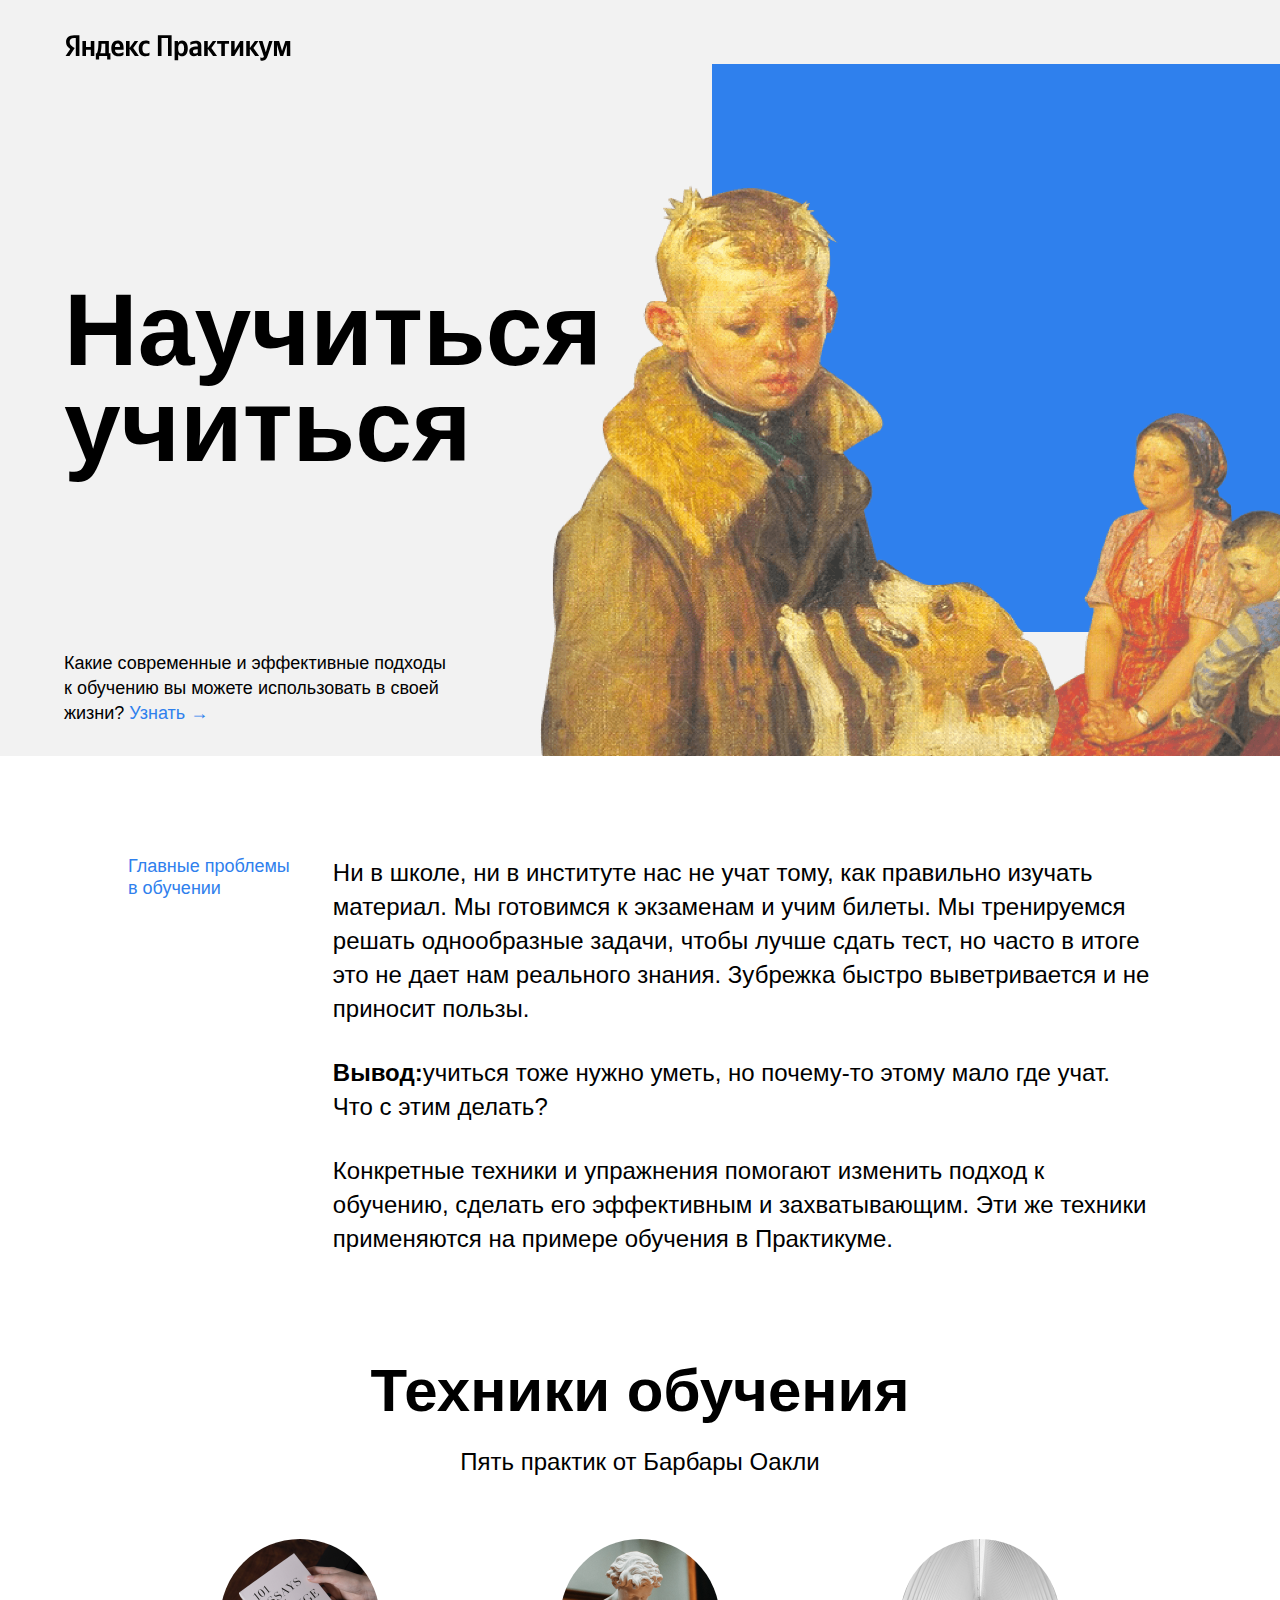
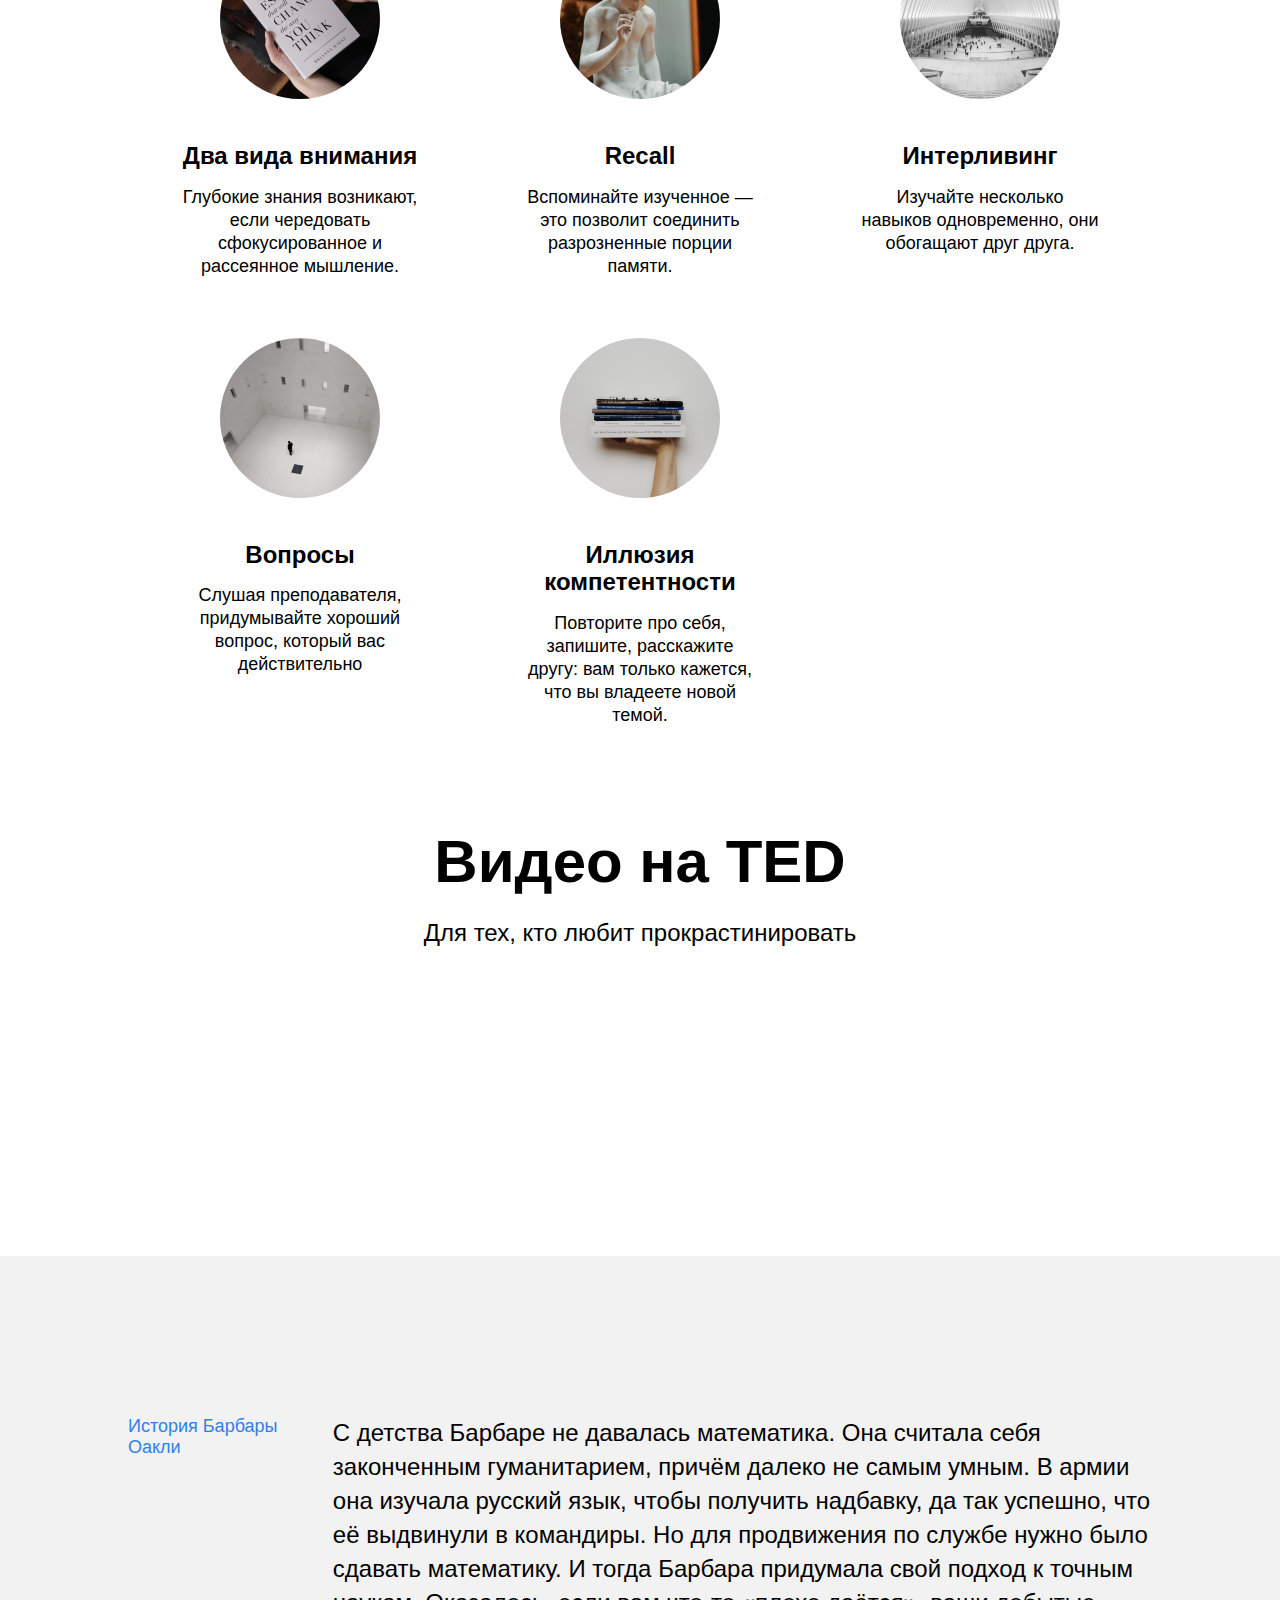
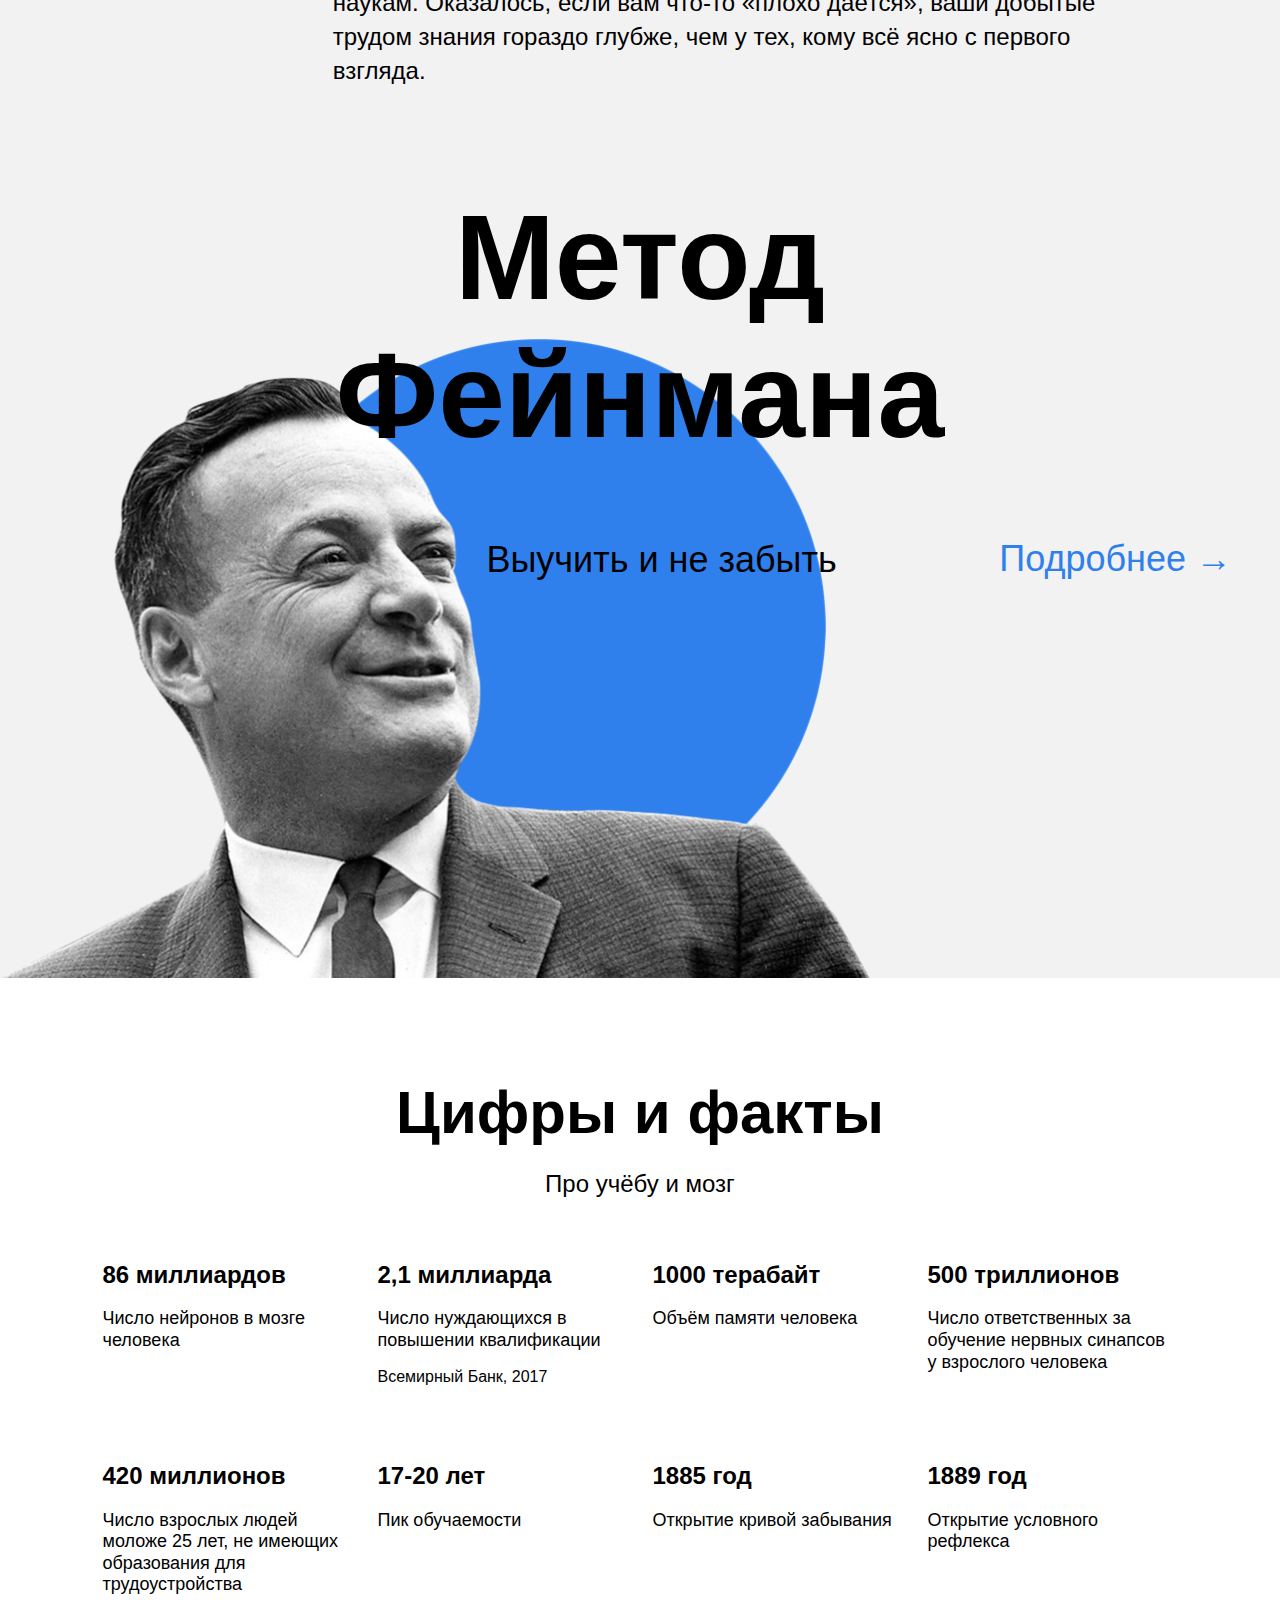
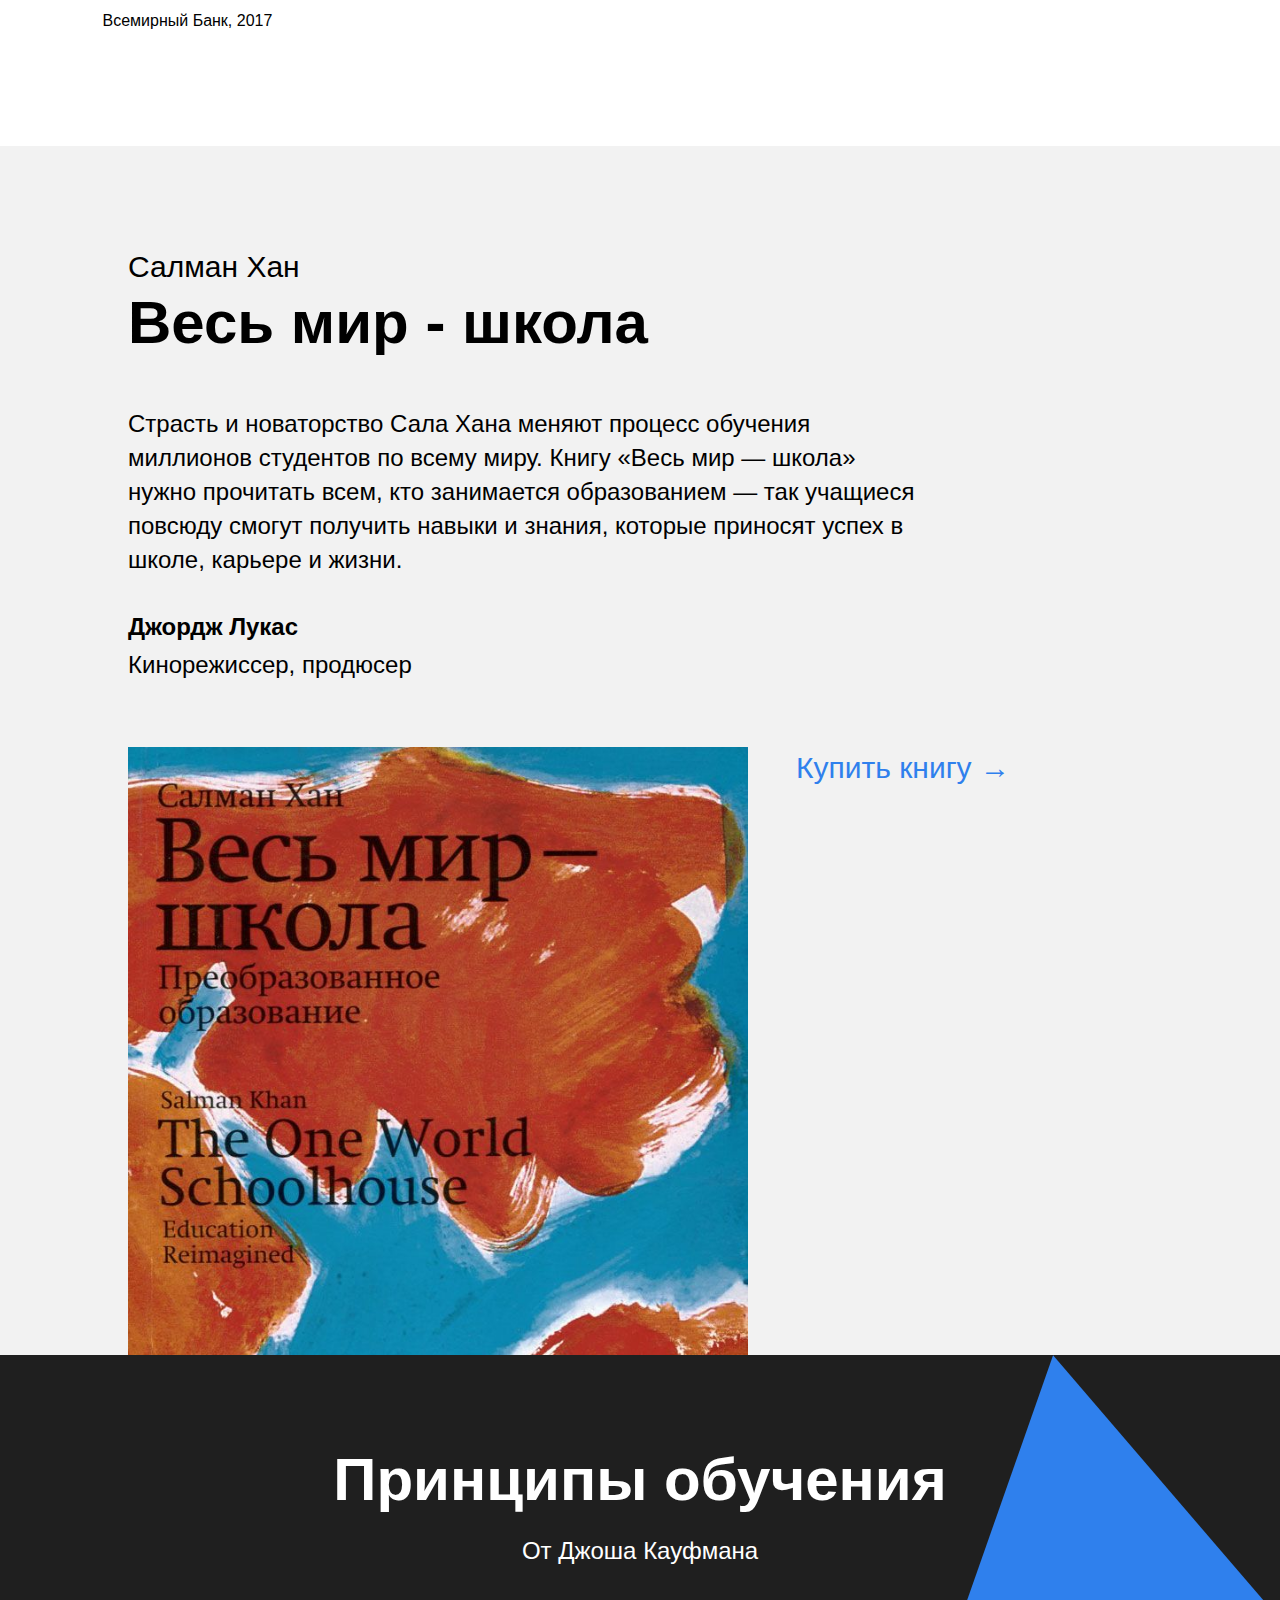
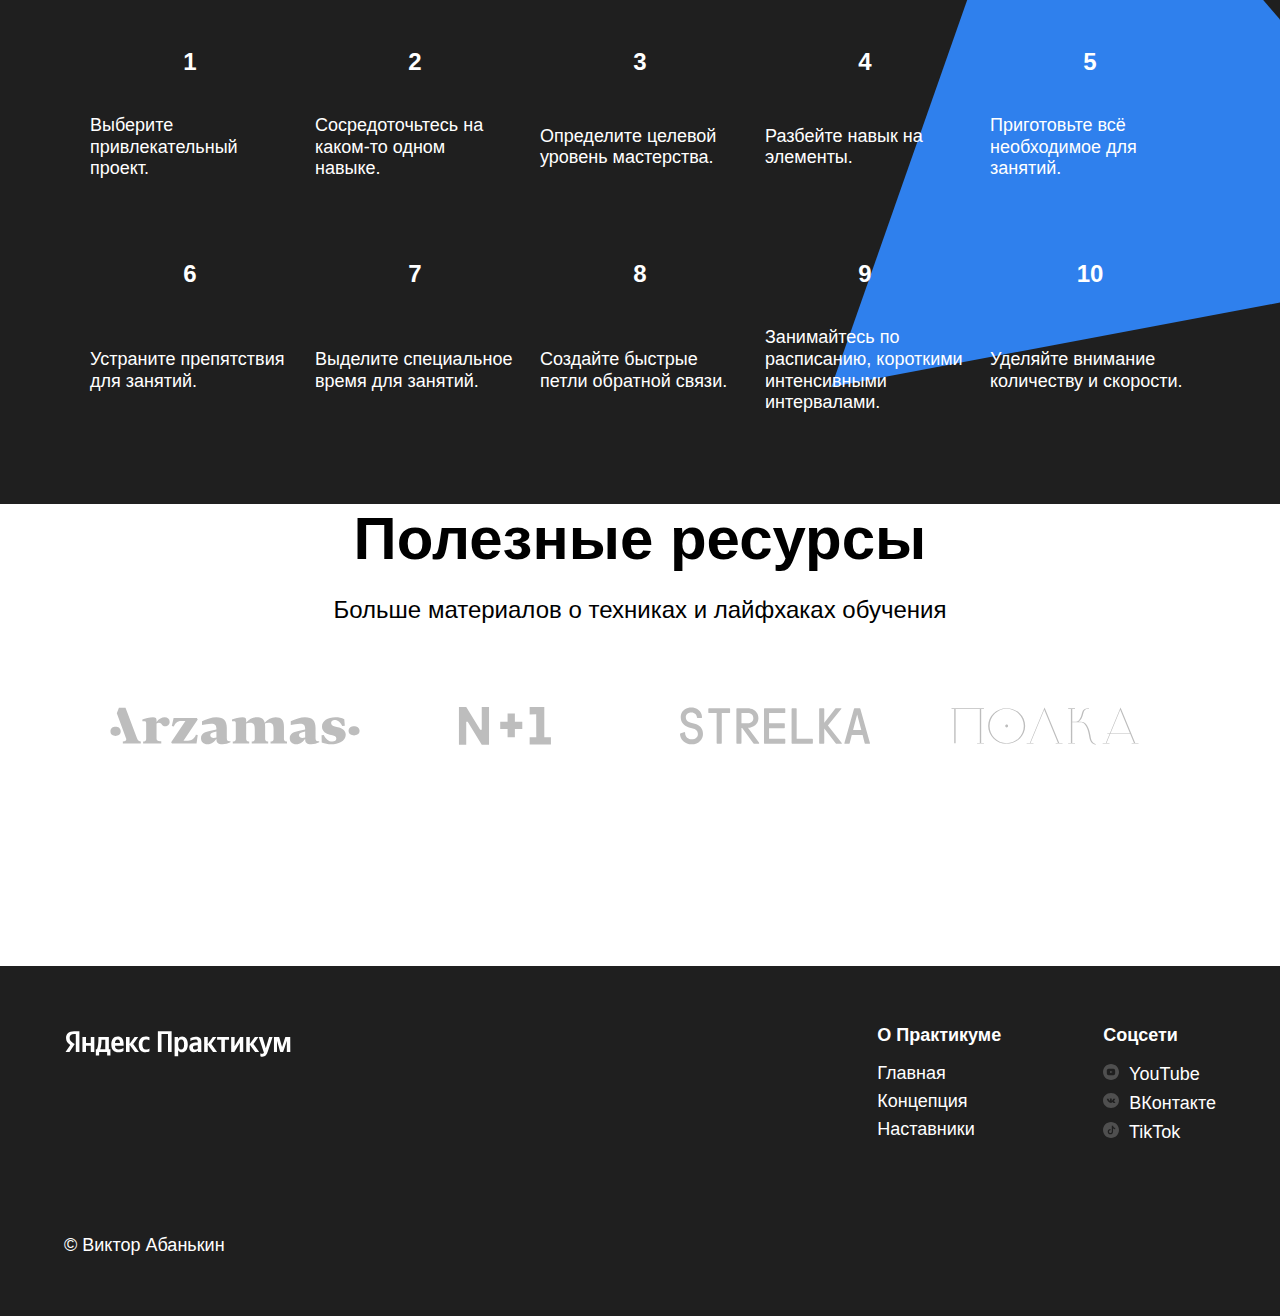
==== commit 21841642: "исправления после 2го ревью" ====
--- a/index.html
+++ b/index.html
@@ -1,215 +1,245 @@
 <!DOCTYPE html>
 <html lang="ru">
-  <head>
-    <meta charset="UTF-8">
-    <meta name="viewport" content="width=device-width, initial-scale=1.0">
-    <title>Научиться учиться</title>
-    <link rel="stylesheet" href="./styles/index.css">
-  </head>
-  <body class="page">
-    <header class="header">
-      <img class="logo logo_place_header" src="./images/logo_place_header.svg" alt="логотип Яндекс Практикум">
-      <h1 class="header__title">Научиться учиться</h1>
-      <p class="header__subtitle">Какие современные и эффективные подходы к обучению вы можете использовать в своей жизни?<a href="#" class="header__link"> Узнать &rarr;</a></p>
-      <img class="header__main-illustration" src="./images/header-image.png" alt="Часть картины Опять двойка">
-      <div class="header__square-pic rotation"></div>
-    </header>
-    <main class="content">
-      <section class="description">
-        <div class="two-columns">
-          <nav  class="two-columns__brief"><h2 class="two-columns__brief_header"><a class="two-columns__brief_link" href="#">Главные проблемы в обучении</a></h2></nav>
-          <div class="two-columns__main-text">
-            <p class="two-columns__paragraph">Ни в школе, ни в институте нас не учат тому, как правильно изучать материал. Мы готовимся к экзаменам и учим билеты. Мы тренируемся решать однообразные задачи, чтобы лучше сдать тест, но часто в итоге это не дает нам реального знания. Зубрежка быстро выветривается и не приносит пользы.</p>
-            <p class="two-columns__paragraph"><span class="two-columns__span-accent">Вывод:</span>учиться тоже нужно уметь, но почему-то этому мало где учат. Что с этим делать?</p>
-            <p class="two-columns__paragraph">Конкретные техники и упражнения помогают изменить подход к обучению, сделать его эффективным и захватывающим. Эти же техники применяются на примере обучения в Практикуме.</p>
-          </div>
+
+<head>
+  <meta charset="UTF-8">
+  <meta name="viewport" content="width=device-width, initial-scale=1.0">
+  <title>Научиться учиться</title>
+  <link rel="stylesheet" href="./pages/index.css">
+</head>
+
+<body class="page">
+  <header class="header">
+    <img class="logo logo_place_header" src="./images/logo_place_header.svg" alt="логотип Яндекс Практикум">
+    <h1 class="header__title">Научиться учиться</h1>
+    <p class="header__subtitle">Какие современные и эффективные подходы к обучению вы можете использовать в своей
+      жизни?<a href="#" class="header__link"> Узнать &rarr;</a></p>
+    <img class="header__main-illustration" src="./images/header-image.png" alt="Часть картины Опять двойка">
+    <div class="header__square-pic rotation"></div>
+  </header>
+  <main class="content">
+    <section class="description">
+      <div class="two-columns">
+        <h2 class="two-columns__brief">Главные проблемы в обучении</h2>
+        <div class="two-columns__main-text">
+          <p class="two-columns__paragraph">Ни в школе, ни в институте нас не учат тому, как правильно изучать материал.
+            Мы готовимся к экзаменам и учим билеты. Мы тренируемся решать однообразные задачи, чтобы лучше сдать тест,
+            но часто в итоге это не дает нам реального знания. Зубрежка быстро выветривается и не приносит пользы.</p>
+          <p class="two-columns__paragraph"><span class="two-columns__span-accent">Вывод:</span>учиться тоже нужно
+            уметь, но почему-то этому мало где учат. Что с этим делать?</p>
+          <p class="two-columns__paragraph">Конкретные техники и упражнения помогают изменить подход к обучению, сделать
+            его эффективным и захватывающим. Эти же техники применяются на примере обучения в Практикуме.</p>
         </div>
-      </section>
-      <section class="techniques">
-        <h2 class="section-title">Техники обучения</h2>
-        <p class="section-subtitle">Пять практик от Барбары Оакли</p>
-        <ul class="cards">
-          <li class="cards__item">
-            <img class="cards__image" src="./images/cards-attention.png" alt="Книга в руках">
-            <h3 class="cards__title">Два вида внимания</h3>
-            <p class="cards__description">Глубокие знания возникают, если чередовать сфокусированное и рассеянное мышление.</p>
-          </li>
-          <li class="cards__item">
-            <img class="cards__image" src="./images/cards-recall.png" alt="Задумчивая статуя">
-            <h3 class="cards__title">Recall</h3>
-            <p class="cards__description">Вспоминайте изученное — это позволит соединить разрозненные порции памяти.</p>
-          </li>
-          <li class="cards__item no-margin-right">
-            <img class="cards__image" src="./images/cards-interliving.png" alt="Серый зал с людьми">
-            <h3 class="cards__title">Интерливинг</h3>
-            <p class="cards__description">Изучайте несколько навыков одновременно, они обогащают друг друга.</p>
-          </li>
-          <li class="cards__item">
-            <img class="cards__image" src="./images/cards-question.png" alt="Одинокий человек в помещении">
-            <h3 class="cards__title">Вопросы</h3>
-            <p class="cards__description">Слушая преподавателя, придумывайте хороший вопрос, который вас действительно</p>
-          </li>
-          <li class="cards__item">
-            <img class="cards__image" src="./images/cards-competence.png" alt="Несколько книг в руке">
-            <h3 class="cards__title">Иллюзия компетентности</h3>
-            <p class="cards__description">Повторите про себя, запишите, расскажите другу: вам только кажется, что вы владеете новой темой.</p>
-          </li>
-        </ul>
-      </section>
-      <section class="video">
-        <h2 class="section-title">Видео на TED</h2>
-        <h3 class="section-subtitle">Для тех, кто любит прокрастинировать</h3>
-        <div class="video__iframes">
-          <iframe class="video__iframe"  type="text/html" src="https://www.youtube.com/embed/5MgBikgcWnY" allowfullscreen></iframe>
-          <iframe class="video__iframe" type="text/html" src="https://www.youtube.com/embed/arj7oStGLkU" allowfullscreen></iframe>
+      </div>
+    </section>
+    <section class="techniques">
+      <h2 class="section-title">Техники обучения</h2>
+      <p class="section-subtitle">Пять практик от Барбары Оакли</p>
+      <ul class="cards">
+        <li class="cards__item">
+          <img class="cards__image" src="./images/cards-attention.png" alt="Книга в руках">
+          <h3 class="cards__title">Два вида внимания</h3>
+          <p class="cards__description">Глубокие знания возникают, если чередовать сфокусированное и рассеянное
+            мышление.</p>
+        </li>
+        <li class="cards__item">
+          <img class="cards__image" src="./images/cards-recall.png" alt="Задумчивая статуя">
+          <h3 class="cards__title">Recall</h3>
+          <p class="cards__description">Вспоминайте изученное — это позволит соединить разрозненные порции памяти.</p>
+        </li>
+        <li class="cards__item no-margin-right">
+          <img class="cards__image" src="./images/cards-interliving.png" alt="Серый зал с людьми">
+          <h3 class="cards__title">Интерливинг</h3>
+          <p class="cards__description">Изучайте несколько навыков одновременно, они обогащают друг друга.</p>
+        </li>
+        <li class="cards__item">
+          <img class="cards__image" src="./images/cards-question.png" alt="Одинокий человек в помещении">
+          <h3 class="cards__title">Вопросы</h3>
+          <p class="cards__description">Слушая преподавателя, придумывайте хороший вопрос, который вас действительно</p>
+        </li>
+        <li class="cards__item">
+          <img class="cards__image" src="./images/cards-competence.png" alt="Несколько книг в руке">
+          <h3 class="cards__title">Иллюзия компетентности</h3>
+          <p class="cards__description">Повторите про себя, запишите, расскажите другу: вам только кажется, что вы
+            владеете новой темой.</p>
+        </li>
+      </ul>
+    </section>
+    <section class="video">
+      <h2 class="section-title">Видео на TED</h2>
+      <h3 class="section-subtitle">Для тех, кто любит прокрастинировать</h3>
+      <div class="video__iframes">
+        <iframe class="video__iframe" src="https://www.youtube.com/embed/5MgBikgcWnY" allowfullscreen></iframe>
+        <iframe class="video__iframe" src="https://www.youtube.com/embed/arj7oStGLkU" allowfullscreen></iframe>
+      </div>
+    </section>
+    <section class="oakley">
+      <article class="two-columns">
+        <h2 class="two-columns__brief">История Барбары Оакли</h2>
+        <div class="two-columns__main-text">
+          <p class="two-columns__paragraph">С детства Барбаре не давалась математика. Она считала себя законченным
+            гуманитарием, причём далеко не самым умным. В армии она изучала русский язык, чтобы получить надбавку, да
+            так успешно, что её выдвинули в командиры. Но для продвижения по службе нужно было сдавать математику. И
+            тогда Барбара придумала свой подход к точным наукам. Оказалось, если вам что-то «плохо даётся», ваши добытые
+            трудом знания гораздо глубже, чем у тех, кому всё ясно с первого взгляда.</p>
         </div>
-      </section>
-      <section class="oakley">
-        <article class="two-columns">
-          <nav class="two-columns__brief"><h2 class="two-columns__brief_header"><a class="two-columns__brief_link" href="#">История Барбары Оакли</a></h2></nav>
-          <div class="two-columns__main-text">
-            <p class="two-columns__paragraph">С детства Барбаре не давалась математика. Она считала себя законченным гуманитарием, причём далеко не самым умным. В армии она изучала русский язык, чтобы получить надбавку, да так успешно, что её выдвинули в командиры. Но для продвижения по службе нужно было сдавать математику. И тогда Барбара придумала свой подход к точным наукам. Оказалось, если вам что-то «плохо даётся», ваши добытые трудом знания гораздо глубже, чем у тех, кому всё ясно с первого взгляда.</p>
-          </div>
-        </article>
-        </section>
-      <section class="feynman">
-          <h2 class="feynman__title">Метод Фейнмана</h2>
-          <p class="feynman__subtitle">Выучить и не забыть</p>
-          <a class="feynman__link" href="#">Подробнее &rarr;</a>
-          <img class="feynman__image" src="./images/feynman.png" alt="Фейнман и синий круг на фоне">
-      </section>
-      <section class="digits">
-        <h2 class="section-title">Цифры и факты</h2>
-        <p class="section-subtitle">Про учёбу и мозг</p>
-        <ul class="table">
-          <li class="table__cell">
-            <h3 class="table__heading">86 миллиардов</h3>
-            <p class="table__text">Число нейронов в мозге человека</p>
-          </li>
-          <li class="table__cell">
-            <h3 class="table__heading">2,1 миллиарда</h3>
-            <p class="table__text">Число нуждающихся в повышении квалификации<p style="color: black;">Всемирный Банк, 2017</p></p>
-          </li>
-          <li class="table__cell">
-            <h3 class="table__heading">1000 терабайт</h3>
-            <p class="table__text">Объём памяти человека</p>
-          </li>
-          <li class="table__cell">
-            <h3 class="table__heading">500 триллионов</h3>
-            <p class="table__text">Число ответственных за обучение нервных синапсов у взрослого человека</p>
-          </li>
-          <li class="table__cell">
-            <h3 class="table__heading">420 миллионов</h3>
-            <p class="table__text">Число взрослых людей моложе 25 лет, не имеющих образования для трудоустройства<p style="color: black;">Всемирный Банк, 2017</p></p>
-          </li>
-          <li class="table__cell">
-            <h3 class="table__heading">17-20 лет</h3>
-            <p class="table__text">Пик обучаемости</p>
-          </li>
-          <li class="table__cell">
-            <h3 class="table__heading">1885 год</h3>
-            <p class="table__text">Открытие кривой забывания</p>
-          </li>
-          <li class="table__cell">
-            <h3 class="table__heading">1889 год</h3>
-            <p class="table__text">Открытие условного рефлекса</p>
-          </li>
-        </ul>
-      </section>
-      <section class="khan">
-        <div class="khan__container">
-          <p class="khan__author">Салман Хан</p>
-          <h2 class="khan__title">Весь мир - школа</h2>
-          <p class="khan__quote">Страсть и новаторство Сала Хана меняют процесс обучения миллионов студентов по всему миру. Книгу «Весь мир — школа» нужно прочитать всем, кто занимается образованием — так учащиеся повсюду смогут получить навыки и знания, которые приносят успех в школе, карьере и жизни.</p>
-          <h3 class="khan__quote-author">Джордж Лукас</h3>
-          <p class="khan__quote-author-subline">Кинорежиссер, продюсер</p>
-          <div class="khan__book-container">
-            <img class="khan__book-pic" src="./images/khan-book.jpg" alt="Обложка книги Весь мир - школа">
-            <a class="khan__buy-link" href="#">Купить книгу &rarr;</a>
-          </div>
+      </article>
+    </section>
+    <section class="feynman">
+      <h2 class="feynman__title">Метод Фейнмана</h2>
+      <p class="feynman__subtitle">Выучить и не забыть</p>
+      <a class="feynman__link" href="#">Подробнее &rarr;</a>
+      <img class="feynman__image" src="./images/feynman.png" alt="Фейнман и синий круг на фоне">
+    </section>
+    <section class="digits">
+      <h2 class="section-title">Цифры и факты</h2>
+      <p class="section-subtitle">Про учёбу и мозг</p>
+      <ul class="table">
+        <li class="table__cell">
+          <h3 class="table__heading">86 миллиардов</h3>
+          <p class="table__text">Число нейронов в мозге человека</p>
+        </li>
+        <li class="table__cell">
+          <h3 class="table__heading">2,1 миллиарда</h3>
+          <p class="table__text">Число нуждающихся в повышении квалификации
+          <p style="color: black;">Всемирный Банк, 2017</p>
+          </p>
+        </li>
+        <li class="table__cell">
+          <h3 class="table__heading">1000 терабайт</h3>
+          <p class="table__text">Объём памяти человека</p>
+        </li>
+        <li class="table__cell">
+          <h3 class="table__heading">500 триллионов</h3>
+          <p class="table__text">Число ответственных за обучение нервных синапсов у взрослого человека</p>
+        </li>
+        <li class="table__cell">
+          <h3 class="table__heading">420 миллионов</h3>
+          <p class="table__text">Число взрослых людей моложе 25 лет, не имеющих образования для трудоустройства
+          <p style="color: black;">Всемирный Банк, 2017</p>
+          </p>
+        </li>
+        <li class="table__cell">
+          <h3 class="table__heading">17-20 лет</h3>
+          <p class="table__text">Пик обучаемости</p>
+        </li>
+        <li class="table__cell">
+          <h3 class="table__heading">1885 год</h3>
+          <p class="table__text">Открытие кривой забывания</p>
+        </li>
+        <li class="table__cell">
+          <h3 class="table__heading">1889 год</h3>
+          <p class="table__text">Открытие условного рефлекса</p>
+        </li>
+      </ul>
+    </section>
+    <section class="khan">
+      <div class="khan__container">
+        <p class="khan__author">Салман Хан</p>
+        <h2 class="khan__title">Весь мир - школа</h2>
+        <p class="khan__quote">Страсть и новаторство Сала Хана меняют процесс обучения миллионов студентов по всему
+          миру. Книгу «Весь мир — школа» нужно прочитать всем, кто занимается образованием — так учащиеся повсюду смогут
+          получить навыки и знания, которые приносят успех в школе, карьере и жизни.</p>
+        <h3 class="khan__quote-author">Джордж Лукас</h3>
+        <p class="khan__quote-author-subline">Кинорежиссер, продюсер</p>
+        <div class="khan__book-container">
+          <img class="khan__book-pic" src="./images/khan-book.jpg" alt="Обложка книги Весь мир - школа">
+          <a class="khan__buy-link" href="#">Купить книгу &rarr;</a>
         </div>
-      </section>
+      </div>
+    </section>
     <section class="kaufman">
-        <div class="kaufman__triangle rotation"></div>
-          <h2 class="section-title_theme_dark">Принципы обучения</h2>
-          <p class="section-subtitle_theme_dark">От Джоша Кауфмана</p>
-          <ul class="table_theme_dark">
-          <li class="table_cell_theme_dark">
-            <h3 class="table_heading_theme_dark">1</h3>
-            <p class="table_text_theme_dark">Выберите привлекательный проект.</p>
-          </li>
-          <li class="table_cell_theme_dark">
-            <h3 class="table_heading_theme_dark">2</h3>
-            <p class="table_text_theme_dark">Сосредоточьтесь на каком-то одном навыке.</p>
-          </li>
-          <li class="table_cell_theme_dark">
-            <h3 class="table_heading_theme_dark">3</h3>
-            <p class="table_text_theme_dark">Определите целевой уровень мастерства.</p>
-          </li>
-          <li class="table_cell_theme_dark">
-            <h3 class="table_heading_theme_dark">4</h3>
-            <p class="table_text_theme_dark">Разбейте навык на элементы.</p>
-          </li>
-          <li class="table_cell_theme_dark">
-            <h3 class="table_heading_theme_dark">5</h3>
-            <p class="table_text_theme_dark">Приготовьте всё необходимое для занятий.</p>
-          </li>
-          <li class="table_cell_theme_dark">
-            <h3 class="table_heading_theme_dark">6</h3>
-            <p class="table_text_theme_dark">Устраните препятствия для занятий.</p>
-          </li>
-          <li class="table_cell_theme_dark">
-            <h3 class="table_heading_theme_dark">7</h3>
-            <p class="table_text_theme_dark">Выделите специальное время для занятий.</p>
-          </li>
-          <li class="table_cell_theme_dark">
-            <h3 class="table_heading_theme_dark">8</h3>
-            <p class="table_text_theme_dark">Создайте быстрые петли обратной связи.</p>
-          </li>
-          <li class="table_cell_theme_dark">
-            <h3 class="table_heading_theme_dark">9</h3>
-            <p class="table_text_theme_dark">Занимайтесь по расписанию, короткими интенсивными интервалами.</p>
-          </li>
-         <li class="table_cell_theme_dark">
-            <h3 class="table_heading_theme_dark">10</h3>
-            <p class="table_text_theme_dark">Уделяйте внимание количеству и скорости.</p>
-          </li>
-          </ul> 
-      </section>
-      <section class="resources">
+      <div class="kaufman__triangle rotation"></div>
+      <h2 class="section-title_theme_dark">Принципы обучения</h2>
+      <p class="section-subtitle_theme_dark">От Джоша Кауфмана</p>
+      <ul class="table table_theme_dark">
+        <li class="table table__cell_theme_dark">
+          <h3 class="table__heading table__heading_theme_dark">1</h3>
+          <p class="table__text table__text_theme_dark">Выберите привлекательный проект.</p>
+        </li>
+        <li class="table table__cell_theme_dark">
+          <h3 class="table__heading table__heading_theme_dark">2</h3>
+          <p class="table__text table__text_theme_dark">Сосредоточьтесь на каком-то одном навыке.</p>
+        </li>
+        <li class="table table__cell_theme_dark">
+          <h3 class="table__heading table__heading_theme_dark">3</h3>
+          <p class="table__text table__text_theme_dark">Определите целевой уровень мастерства.</p>
+        </li>
+        <li class="table table__cell_theme_dark">
+          <h3 class="table__heading table__heading_theme_dark">4</h3>
+          <p class="table__text table__text_theme_dark">Разбейте навык на элементы.</p>
+        </li>
+        <li class="table table__cell_theme_dark">
+          <h3 class="table__heading table__heading_theme_dark">5</h3>
+          <p class="table__text table__text_theme_dark">Приготовьте всё необходимое для занятий.</p>
+        </li>
+        <li class="table table__cell_theme_dark">
+          <h3 class="table__heading table__heading_theme_dark">6</h3>
+          <p class="table__text table__text_theme_dark">Устраните препятствия для занятий.</p>
+        </li>
+        <li class="table table__cell_theme_dark">
+          <h3 class="table__heading table__heading_theme_dark">7</h3>
+          <p class="table__text table__text_theme_dark">Выделите специальное время для занятий.</p>
+        </li>
+        <li class="table table__cell_theme_dark">
+          <h3 class="table__heading table__heading_theme_dark">8</h3>
+          <p class="table__text table__text_theme_dark">Создайте быстрые петли обратной связи.</p>
+        </li>
+        <li class="table table__cell_theme_dark">
+          <h3 class="table__heading table__heading_theme_dark">9</h3>
+          <p class="table__text table__text_theme_dark">Занимайтесь по расписанию, короткими интенсивными интервалами.
+          </p>
+        </li>
+        <li class="table table__cell_theme_dark">
+          <h3 class="table__heading table__heading_theme_dark">10</h3>
+          <p class="table__text table__text_theme_dark">Уделяйте внимание количеству и скорости.</p>
+        </li>
+      </ul>
+    </section>
+    <section class="resources">
       <h2 class="section-title">Полезные ресурсы</h2>
       <p class="section-subtitle">Больше материалов о техниках и лайфхаках обучения</p>
       <div class="resources__logo-zone">
-        <a class="resources__link" href="#" ><img  class="resources__logo" src="./images/logo/resources-arzamas.svg" alt="Логотип Arzamas"></a>
-        <a class="resources__link" href="#" ><img class="resources__logo" src="./images/logo/resources-n1.svg" alt="Логотип N+1"></a>
-        <a class="resources__link" href="#" ><img class="resources__logo" src="./images/logo/resources-strelka.svg" alt="Логотип Strelka"></a>
-        <a class="resources__link" href="#" ><img class="resources__logo" src="./images/logo/resources-polka.svg" alt="Логотип Polka"></a>
-      </div>
-      </section>
-    </main>
-    <footer>
-      <div class="footer__columns">
-        <div class="footer__column_content_copyright">
-          <img class="logo logo_place_footer" src="./images/logo_place_footer.svg" alt="Логотип Яндекс Практикум">
-          <p class="footer__author">&copy; Виктор Абанькин</p>
-        </div>
-        <div class="footer__column_content_info">
-          <h2 class="footer__column-heading">О Практикуме</h2>
-          <nav class="footer__column-links">
-            <a class="footer__column-link" href="#">Главная</a>
-            <a class="footer__column-link" href="#">Концепция</a>
-            <a class="footer__column-link" href="#">Наставники</a>
-          </nav>
-        </div>
-        <div class="footer__column_content_social">
-          <h2 class="footer__column-heading">Соцсети</h2>
-          <nav class="footer__column-links">
-            <a class="footer__column-link" href="#"><img class="footer__social-icon" src="./images/youtube-icon.svg " alt="лого YouTube">&nbsp YouTube</a>
-            <a class="footer__column-link" href="#"><img class="footer__social-icon" src="./images/vk_color_white.svg" alt="лого ВКонтакте">&nbsp ВКонтакте</a>
-            <a class="footer__column-link" href="#"><img class="footer__social-icon" src="./images/tiktok-icon.svg " alt="лого TikTok">&nbsp TikTok</a>
-          </nav>
-        </div>
-      </div>
-    </footer>
-  </body>
-</html>
+        <a class="resources__link" href="#"><img class="resources__logo" src="./images/logo/resources-arzamas.svg"
+            alt="Логотип Arzamas"></a>
+        <a class="resources__link" href="#"><img class="resources__logo" src="./images/logo/resources-n1.svg"
+            alt="Логотип N+1"></a>
+        <a class="resources__link" href="#"><img class="resources__logo" src="./images/logo/resources-strelka.svg"
+            alt="Логотип Strelka"></a>
+        <a class="resources__link" href="#"><img class="resources__logo" src="./images/logo/resources-polka.svg"
+            alt="Логотип Polka"></a>
+      </div>
+    </section>
+  </main>
+  <footer class="footer">
+    <div class="footer__columns">
+      <div class="footer__column footer__column_content_copyright">
+        <img class="logo logo_place_footer" src="./images/logo_place_footer.svg" alt="Логотип Яндекс Практикум">
+        <p class="footer__author">
+          &copy; Виктор Абанькин
+        </p>
+      </div>
+      <div class="footer__column footer__column_content_info">
+        <h2 class="footer__column-heading">О Практикуме</h2>
+        <nav class="footer__column-links">
+          <a class="footer__column-link" href="#">Главная</a>
+          <a class="footer__column-link" href="#">Концепция</a>
+          <a class="footer__column-link" href="#">Наставники</a>
+        </nav>
+      </div>
+      <div class="footer__column footer__column_content_social">
+        <h2 class="footer__column-heading">Соцсети</h2>
+        <nav class="footer__column-links">
+          <a class="footer__column-link" href="#"><img class="footer__social-icon" src="./images/youtube-icon.svg "
+              alt="лого YouTube">&nbsp; YouTube</a>
+          <a class="footer__column-link" href="#"><img class="footer__social-icon" src="./images/vk_color_white.svg"
+              alt="лого ВКонтакте">&nbsp; ВКонтакте</a>
+          <a class="footer__column-link" href="#"><img class="footer__social-icon" src="./images/tiktok-icon.svg "
+              alt="лого TikTok">&nbsp; TikTok</a>
+        </nav>
+      </div>
+    </div>
+  </footer>
+</body>
+
+</html>--- a/pages/index.css
+++ b/pages/index.css
@@ -0,0 +1,73 @@
+@import url(../vendor/normalize.css);
+@import url(../fonts/fonts.css);
+@import url(../blocks/page/page.css);
+@import url(../blocks/section-title/section-title.css);
+@import url(../blocks/section-subtitle/section-subtitle.css);
+@import url(../blocks/section-title/_theme/_dark/section-title_theme_dark.css);
+@import url(../blocks/section-subtitle/_theme/_dark/section-subtitle_theme_dark.css);
+@import url(../blocks/two-columns/two-columns.css);
+@import url(../blocks/two-columns/__brief/two-columns__brief.css);
+@import url(../blocks/two-columns/__main-text/two-columns__main-text.css);
+@import url(../blocks/two-columns/__paragraph/two-columns__paragraph.css);
+@import url(../blocks/two-columns/__span-accent/two-columns__span-accent.css);
+@import url(../blocks/description/description.css);
+@import url(../blocks/digits/digits.css);
+@import url(../blocks/table/table.css);
+@import url(../blocks/table/__cell/table__cell.css);
+@import url(../blocks/table/__cell/_theme/_dark/table__cell_theme_dark.css);
+@import url(../blocks/table/__heading/table__heading.css);
+@import url(../blocks/table/__heading/_theme/_dark/table__heading_theme_dark.css);
+@import url(../blocks/table/__text/table__text.css);
+@import url(../blocks/table/__text/_theme/_dark/table__text_theme_dark.css);
+@import url(../blocks/table/_theme/_dark/table_theme_dark.css);
+@import url(../blocks/footer/footer.css);
+@import url(../blocks/footer/__columns/footer__columns.css);
+@import url(../blocks/footer/__columns/_content/_copyright/footer__column_content_copyright.css);
+@import url(../blocks/footer/__columns/_content/_info/footer__column_content_info.css);
+@import url(../blocks/footer/__columns/_content/_social/footer__column_content_social.css);
+@import url(../blocks/footer/__author/footer__author.css);
+@import url(../blocks/footer/__column-heading/footer__column-heading.css);
+@import url(../blocks/footer/__column-links/footer__column-links.css);
+@import url(../blocks/footer/__social-icon/footer__social-icon.css);
+@import url(../blocks/footer/__column-link/footer__column-link.css);
+@import url(../blocks/header/header.css);
+@import url(../blocks/rotation/rotation.css);
+@import url(../blocks/header/__title/header__title.css);
+@import url(../blocks/header/__subtitle/header__subtitle.css);
+@import url(../blocks/header/__link/header__link.css);
+@import url(../blocks/header/__main-illustration/header__main-illustration.css);
+@import url(../blocks/header/__square-pic/header__square-pic.css);
+@import url(../blocks/kaufman/kaufman.css);
+@import url(../blocks/kaufman/__triangle/kaufman__triangle.css);
+@import url(../blocks/kaufman/section-title/_theme/_dark/section-title_theme_dark.css);
+@import url(../blocks/resources/resources.css);
+@import url(../blocks/resources/__logo-zone/resources__logo-zone.css);
+@import url(../blocks/resources/__logo/resources__logo.css);
+@import url(../blocks/resources/__link/resources__link.css);
+@import url(../blocks/techniques/techniques.css);
+@import url(../blocks/cards/cards.css);
+@import url(../blocks/cards/__item/cards__item.css);
+@import url(../blocks/cards/__title/cards__title.css);
+@import url(../blocks/cards/__description/cards__description.css);
+@import url(../blocks/cards/__image/cards__image.css);
+@import url(../blocks/logo/_place/_header/logo_place_header.css);
+@import url(../blocks/logo/_place/_footer/logo_place_footer.css);
+@import url(../blocks/video/video.css);
+@import url(../blocks/video/__iframes/video__iframes.css);
+@import url(../blocks/video/__iframe/video__iframe.css);
+@import url(../blocks/oakley/oakley.css);
+@import url(../blocks/feynman/__title/feynman__title.css);
+@import url(../blocks/feynman/__subtitle/feynman__subtitle.css);
+@import url(../blocks/feynman/__link/feynman__link.css);
+@import url(../blocks/feynman/__image/feynman__image.css);
+@import url(../blocks/feynman/feynman.css);
+@import url(../blocks/khan/khan.css);
+@import url(../blocks/khan/__container/khan__container.css);
+@import url(../blocks/khan/__author/khan__author.css);
+@import url(../blocks/khan/__title/khan__title.css);
+@import url(../blocks/khan/__book-container/khan__book-container.css);
+@import url(../blocks/khan/__quote/khan__quote.css);
+@import url(../blocks/khan/__quote-author/khan__quote-author.css);
+@import url(../blocks/khan/__quote-author-subline/khan__quote-author-subline.css);
+@import url(../blocks/khan/__buy-link/khan__buy-link.css);
+@import url(../blocks/khan/__book-pic/khan__book-pic.css);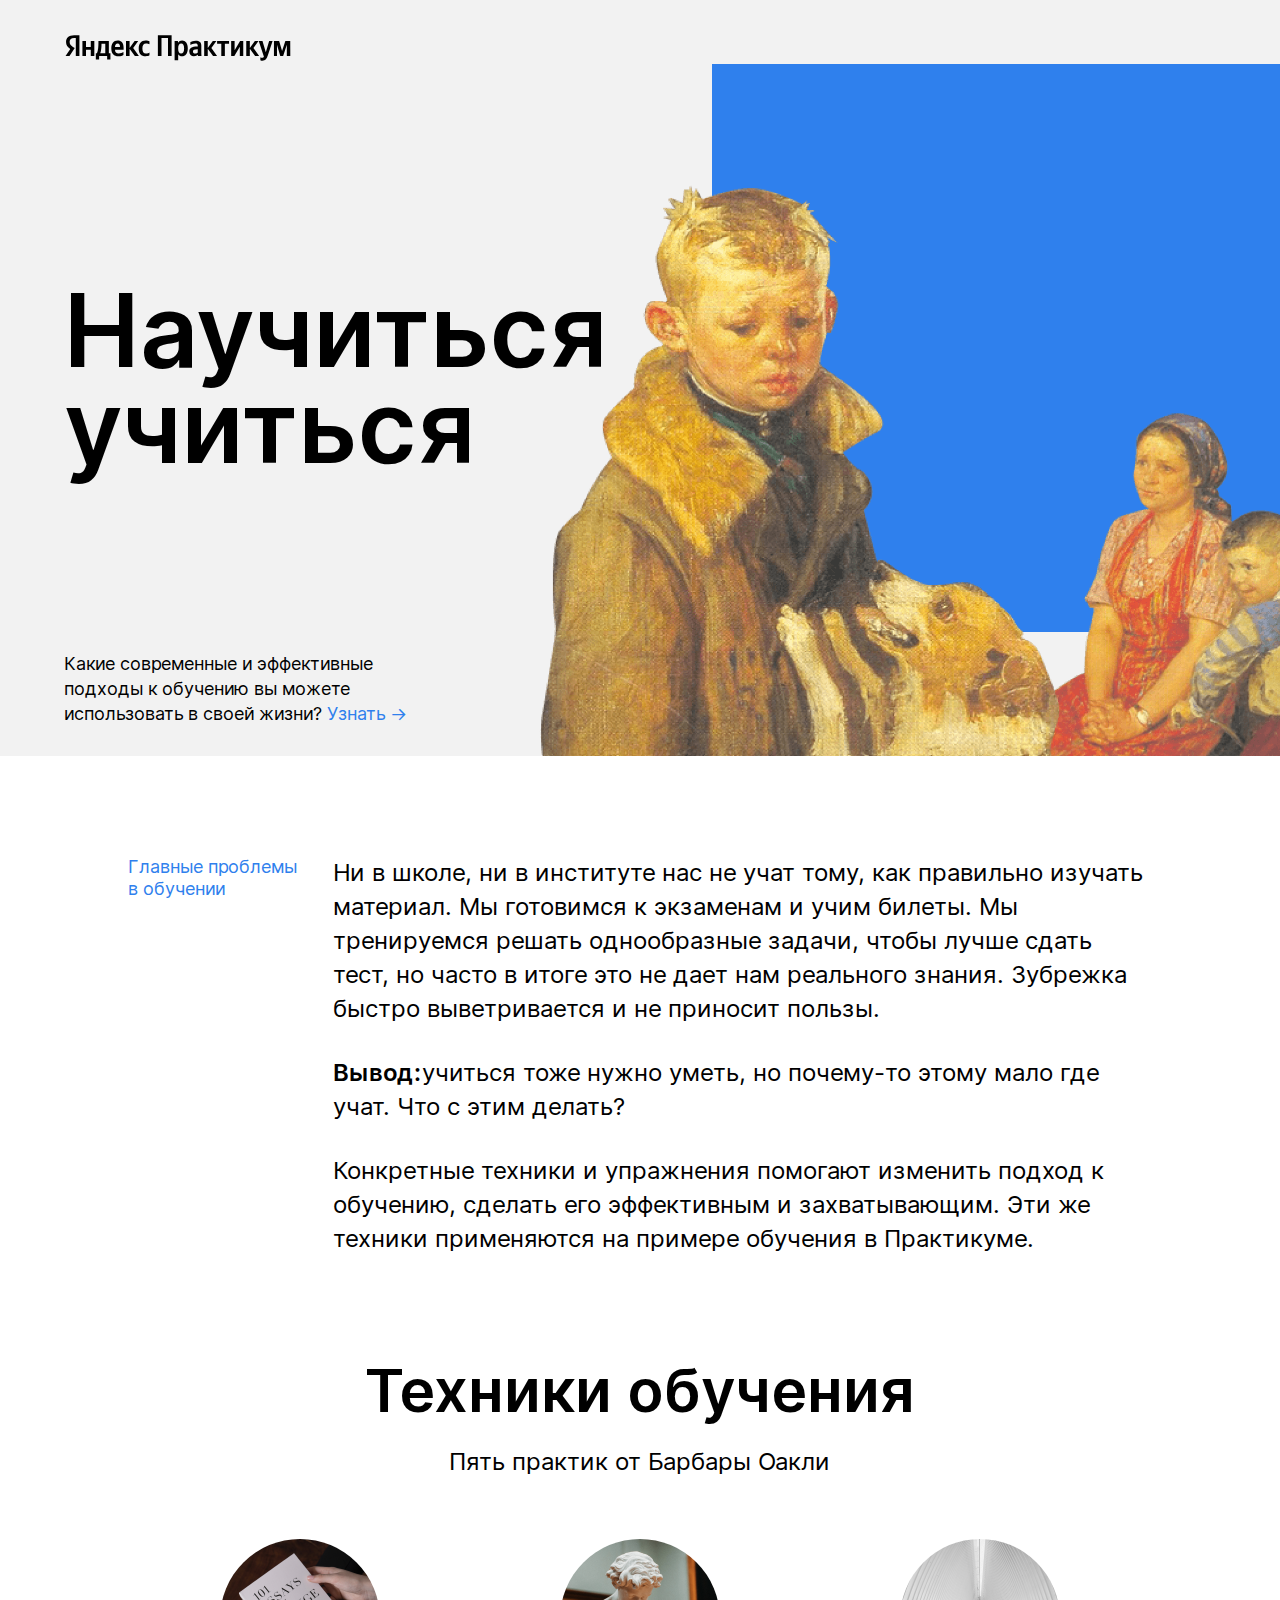
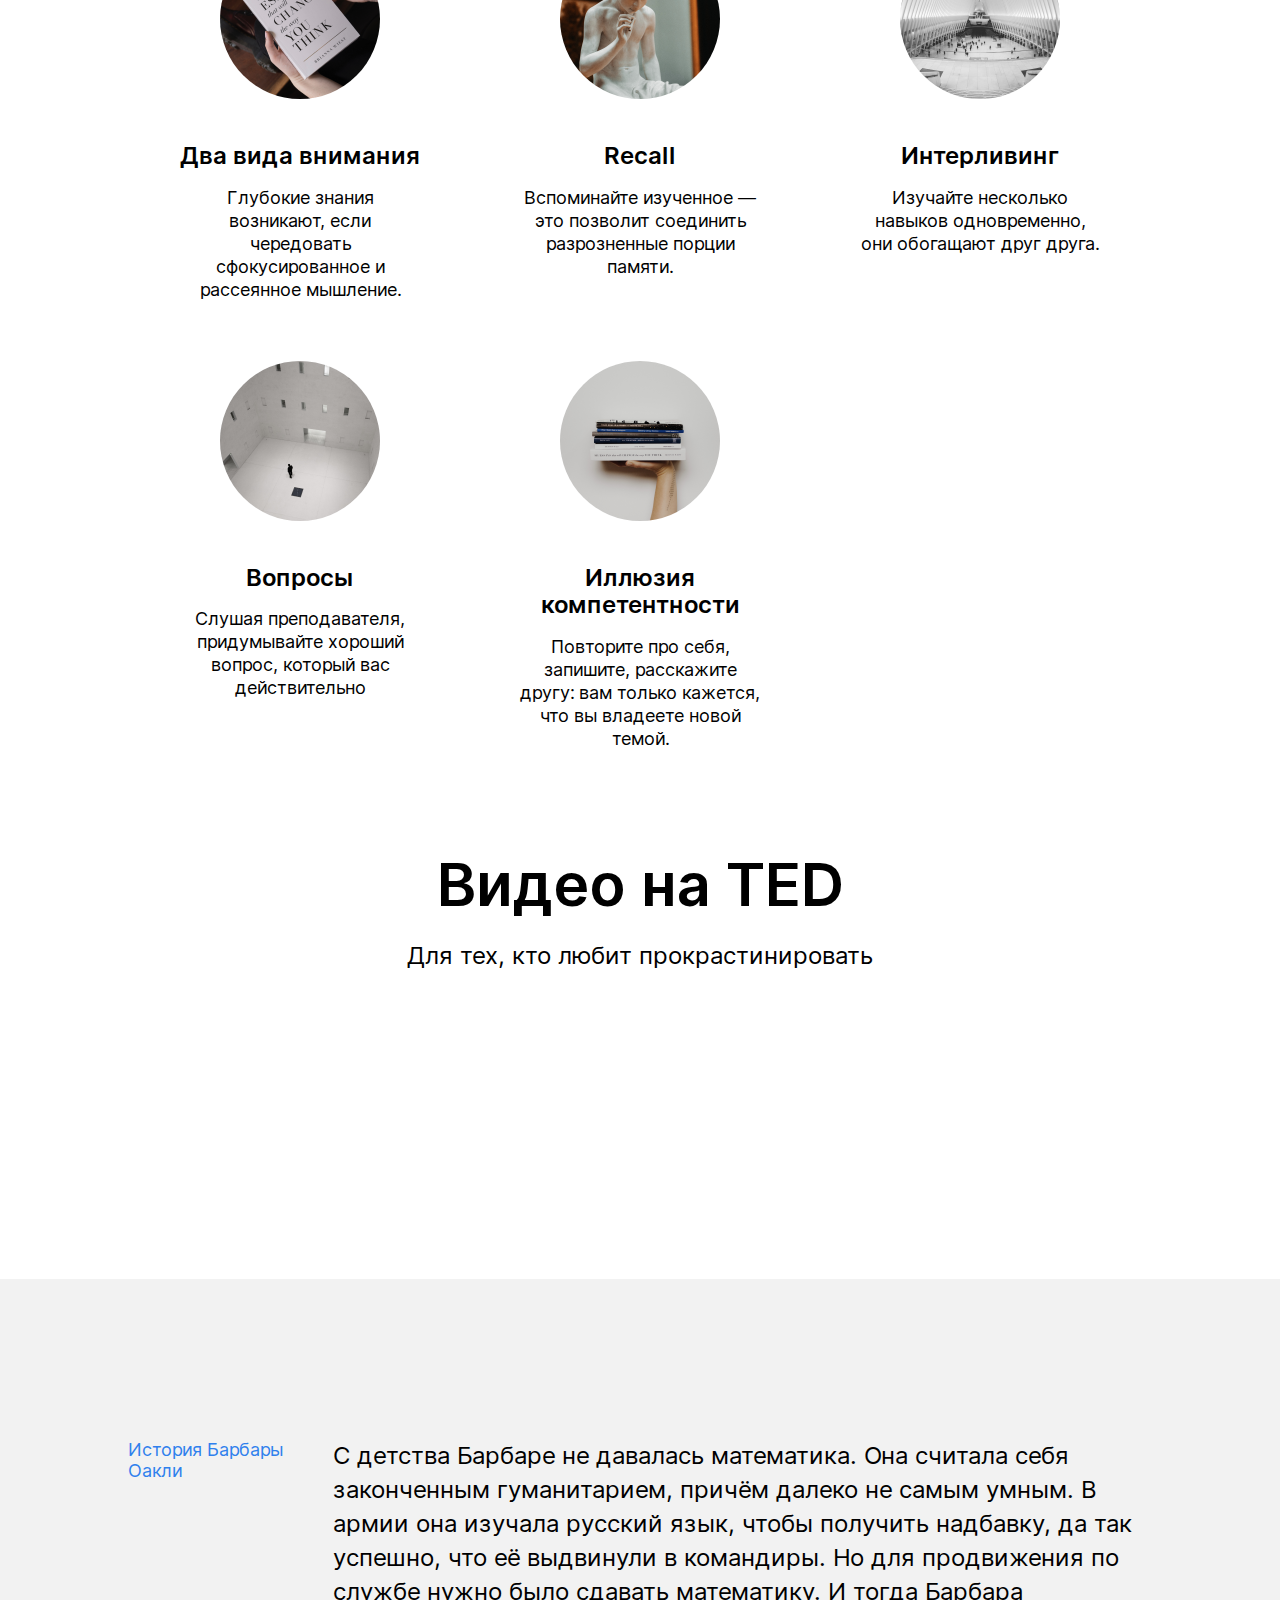
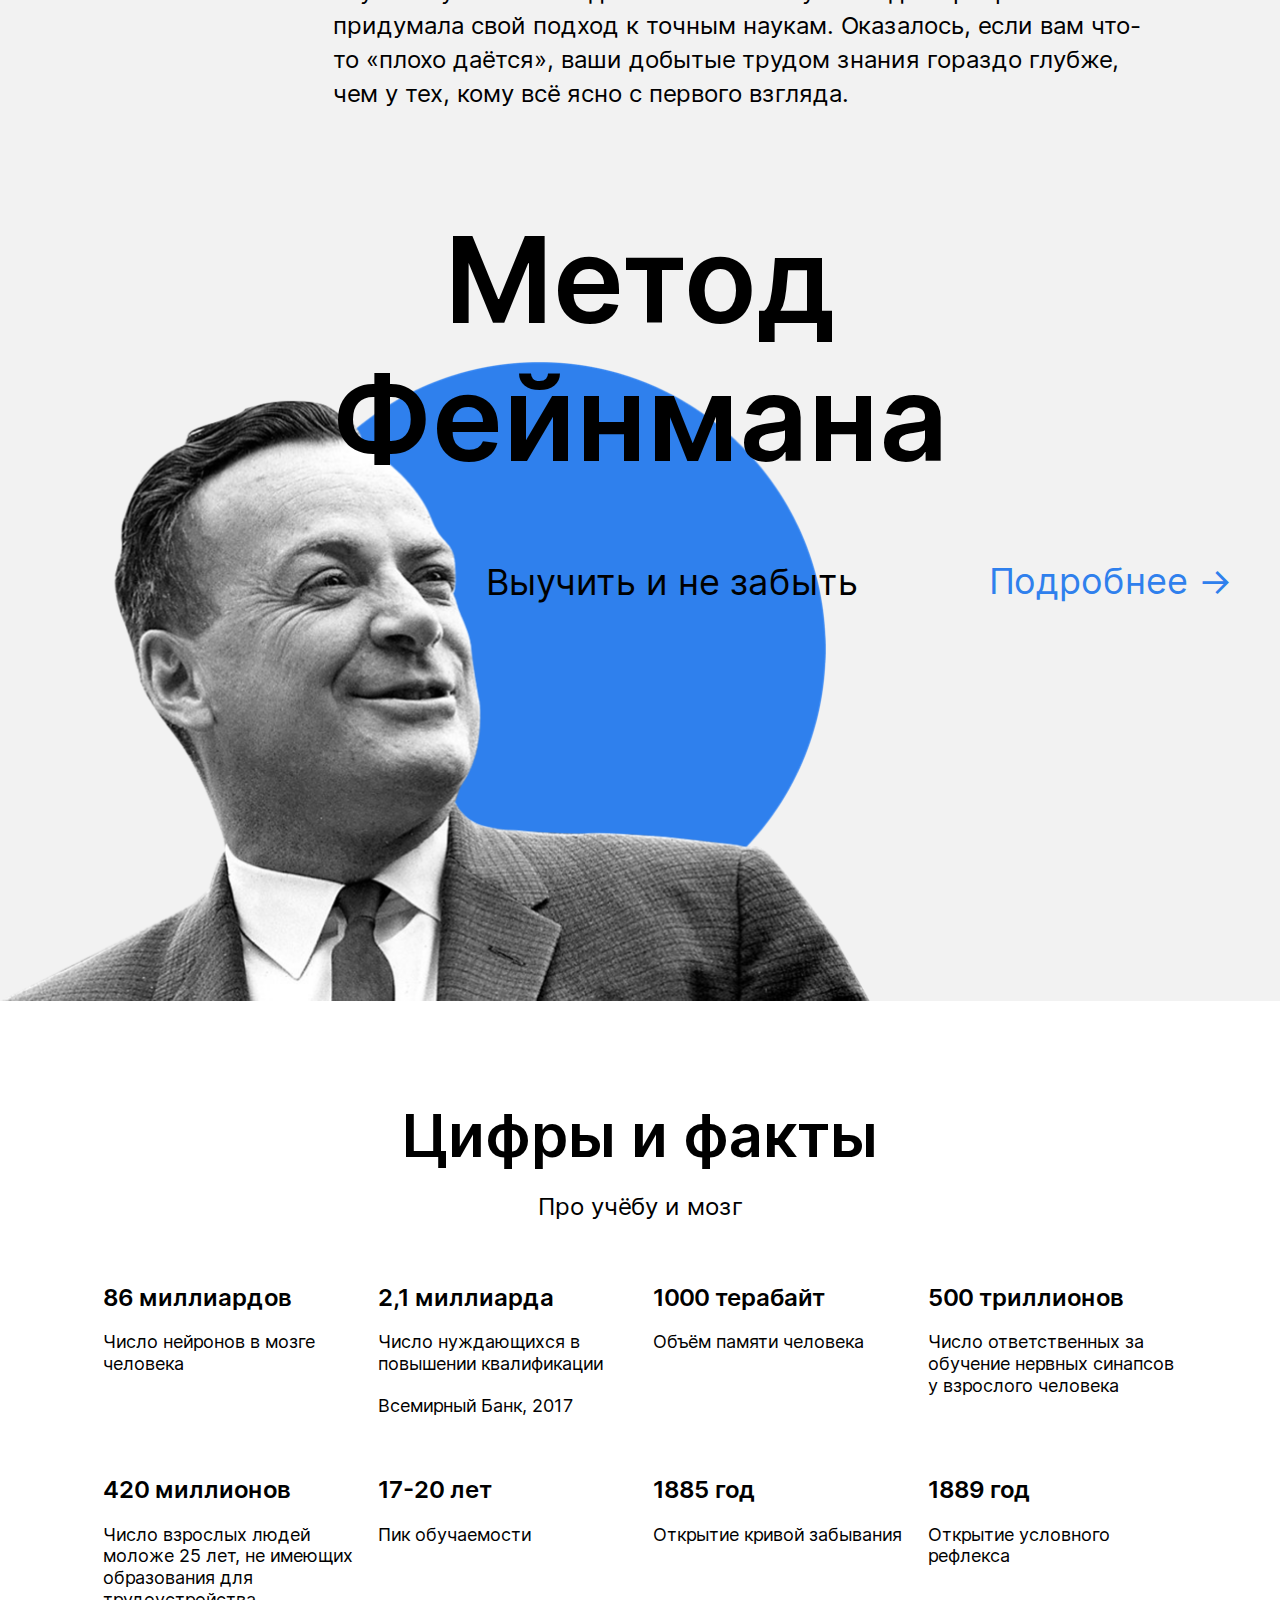
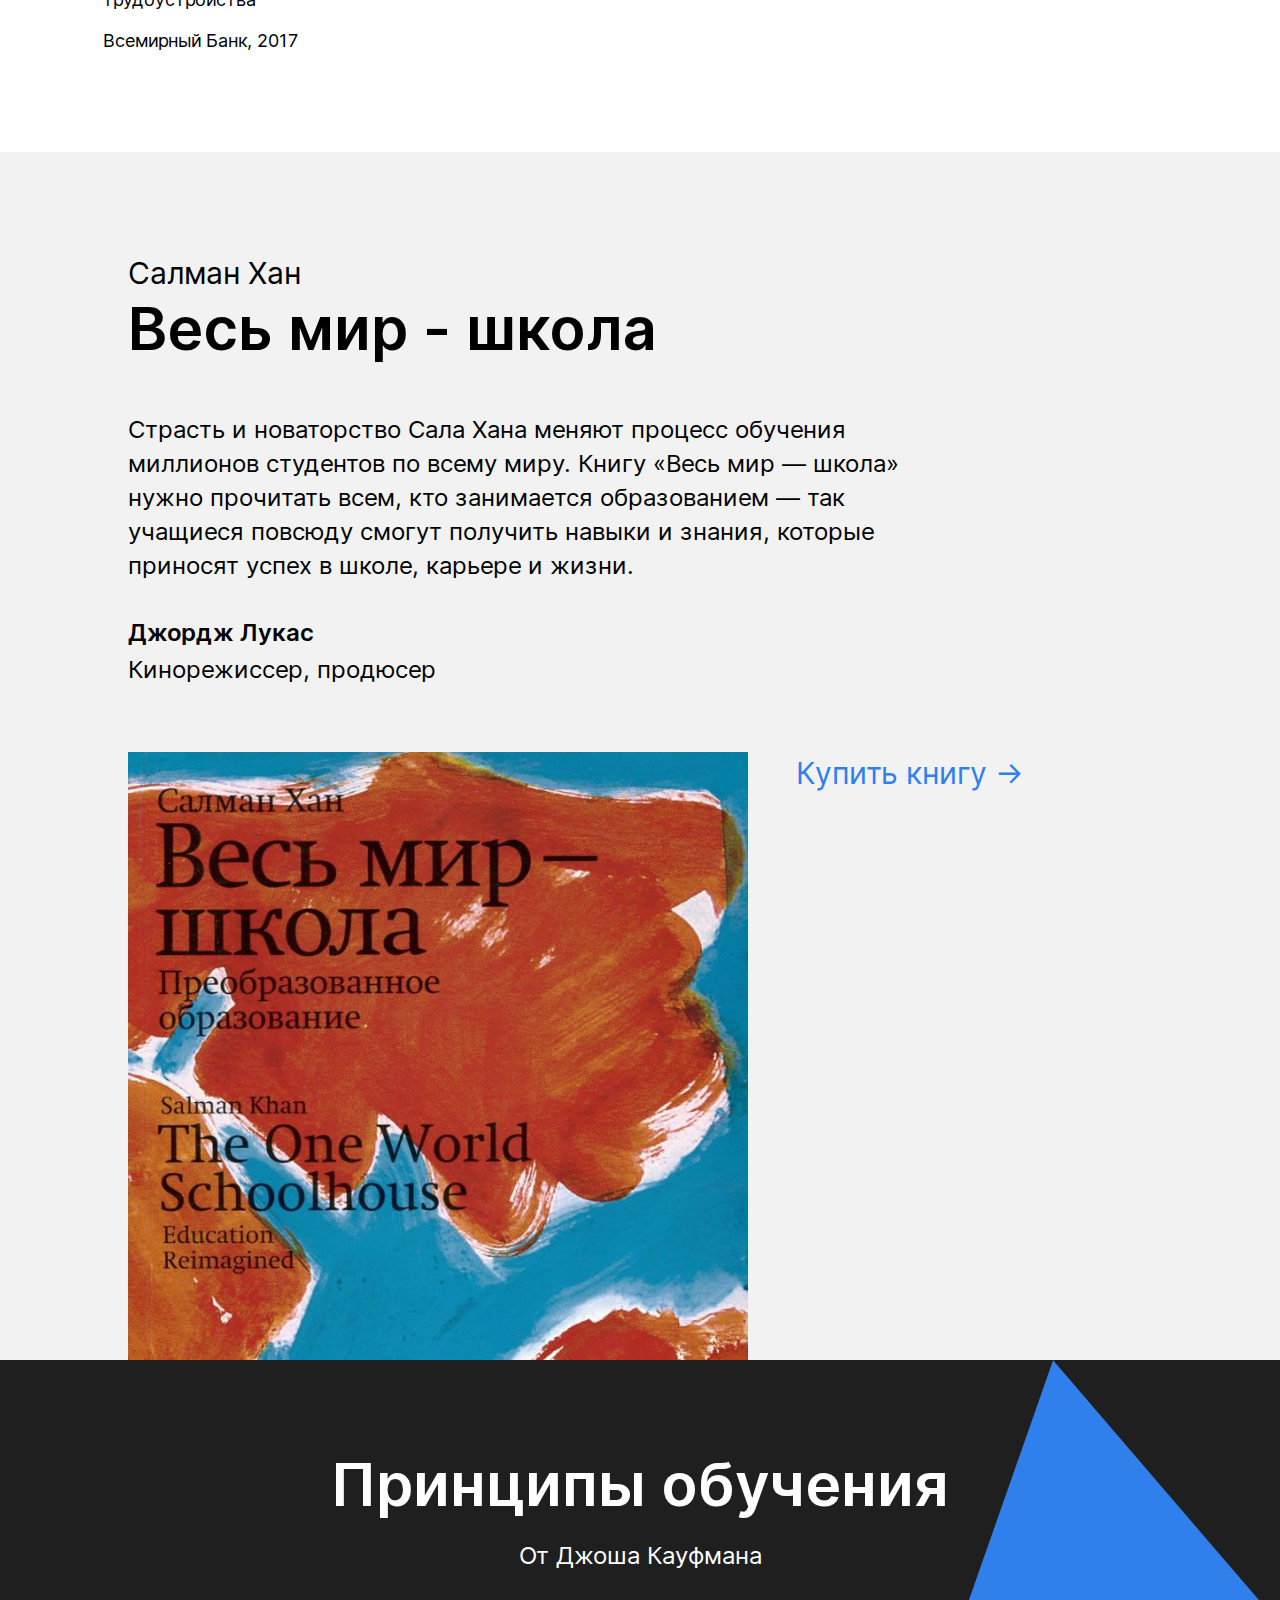
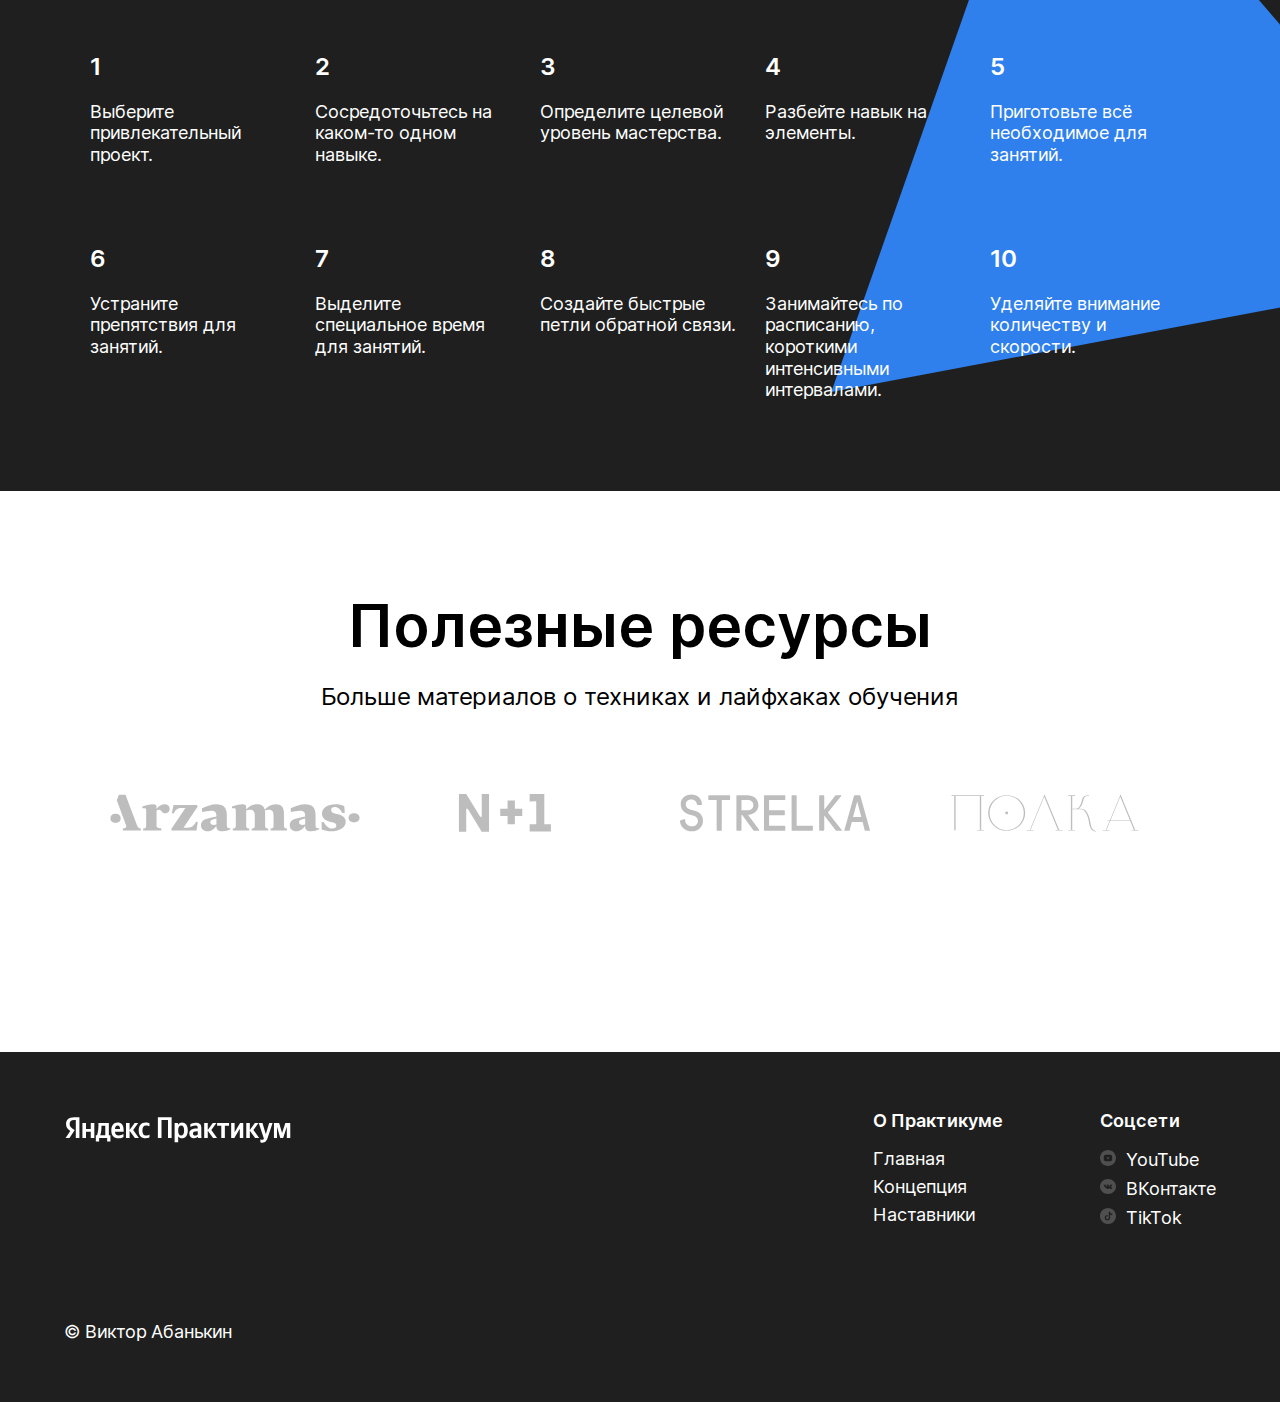
==== commit 987f716b: "исправлены ошибки после 3го ревью" ====
--- a/index.html
+++ b/index.html
@@ -47,7 +47,7 @@
           <h3 class="cards__title">Recall</h3>
           <p class="cards__description">Вспоминайте изученное — это позволит соединить разрозненные порции памяти.</p>
         </li>
-        <li class="cards__item no-margin-right">
+        <li class="cards__item">
           <img class="cards__image" src="./images/cards-interliving.png" alt="Серый зал с людьми">
           <h3 class="cards__title">Интерливинг</h3>
           <p class="cards__description">Изучайте несколько навыков одновременно, они обогащают друг друга.</p>
@@ -101,9 +101,8 @@
         </li>
         <li class="table__cell">
           <h3 class="table__heading">2,1 миллиарда</h3>
-          <p class="table__text">Число нуждающихся в повышении квалификации
-          <p style="color: black;">Всемирный Банк, 2017</p>
-          </p>
+          <p class="table__text">Число нуждающихся в повышении квалификации</p>
+          <p class="table__text">Всемирный Банк, 2017</p>
         </li>
         <li class="table__cell">
           <h3 class="table__heading">1000 терабайт</h3>
@@ -115,9 +114,8 @@
         </li>
         <li class="table__cell">
           <h3 class="table__heading">420 миллионов</h3>
-          <p class="table__text">Число взрослых людей моложе 25 лет, не имеющих образования для трудоустройства
-          <p style="color: black;">Всемирный Банк, 2017</p>
-          </p>
+          <p class="table__text">Число взрослых людей моложе 25 лет, не имеющих образования для трудоустройства</p>
+          <p class="table__text">Всемирный Банк, 2017</p>
         </li>
         <li class="table__cell">
           <h3 class="table__heading">17-20 лет</h3>
@@ -153,44 +151,44 @@
       <h2 class="section-title_theme_dark">Принципы обучения</h2>
       <p class="section-subtitle_theme_dark">От Джоша Кауфмана</p>
       <ul class="table table_theme_dark">
-        <li class="table table__cell_theme_dark">
+        <li class="table__cell table__cell_theme_dark">
           <h3 class="table__heading table__heading_theme_dark">1</h3>
           <p class="table__text table__text_theme_dark">Выберите привлекательный проект.</p>
         </li>
-        <li class="table table__cell_theme_dark">
+        <li class="table__cell table__cell_theme_dark">
           <h3 class="table__heading table__heading_theme_dark">2</h3>
           <p class="table__text table__text_theme_dark">Сосредоточьтесь на каком-то одном навыке.</p>
         </li>
-        <li class="table table__cell_theme_dark">
+        <li class="table__cell table__cell_theme_dark">
           <h3 class="table__heading table__heading_theme_dark">3</h3>
           <p class="table__text table__text_theme_dark">Определите целевой уровень мастерства.</p>
         </li>
-        <li class="table table__cell_theme_dark">
+        <li class="table__cell table__cell_theme_dark">
           <h3 class="table__heading table__heading_theme_dark">4</h3>
           <p class="table__text table__text_theme_dark">Разбейте навык на элементы.</p>
         </li>
-        <li class="table table__cell_theme_dark">
+        <li class="table__cell table__cell_theme_dark">
           <h3 class="table__heading table__heading_theme_dark">5</h3>
           <p class="table__text table__text_theme_dark">Приготовьте всё необходимое для занятий.</p>
         </li>
-        <li class="table table__cell_theme_dark">
+        <li class="table__cell table__cell_theme_dark">
           <h3 class="table__heading table__heading_theme_dark">6</h3>
           <p class="table__text table__text_theme_dark">Устраните препятствия для занятий.</p>
         </li>
-        <li class="table table__cell_theme_dark">
+        <li class="table__cell table__cell_theme_dark">
           <h3 class="table__heading table__heading_theme_dark">7</h3>
           <p class="table__text table__text_theme_dark">Выделите специальное время для занятий.</p>
         </li>
-        <li class="table table__cell_theme_dark">
+        <li class="table__cell table__cell_theme_dark">
           <h3 class="table__heading table__heading_theme_dark">8</h3>
           <p class="table__text table__text_theme_dark">Создайте быстрые петли обратной связи.</p>
         </li>
-        <li class="table table__cell_theme_dark">
+        <li class="table__cell table__cell_theme_dark">
           <h3 class="table__heading table__heading_theme_dark">9</h3>
           <p class="table__text table__text_theme_dark">Занимайтесь по расписанию, короткими интенсивными интервалами.
           </p>
         </li>
-        <li class="table table__cell_theme_dark">
+        <li class="table__cell table__cell_theme_dark">
           <h3 class="table__heading table__heading_theme_dark">10</h3>
           <p class="table__text table__text_theme_dark">Уделяйте внимание количеству и скорости.</p>
         </li>
--- a/pages/index.css
+++ b/pages/index.css
@@ -3,8 +3,8 @@
 @import url(../blocks/page/page.css);
 @import url(../blocks/section-title/section-title.css);
 @import url(../blocks/section-subtitle/section-subtitle.css);
-@import url(../blocks/section-title/_theme/_dark/section-title_theme_dark.css);
-@import url(../blocks/section-subtitle/_theme/_dark/section-subtitle_theme_dark.css);
+@import url(../blocks/section-title/_theme/section-title_theme_dark.css);
+@import url(../blocks/section-subtitle/_theme/section-subtitle_theme_dark.css);
 @import url(../blocks/two-columns/two-columns.css);
 @import url(../blocks/two-columns/__brief/two-columns__brief.css);
 @import url(../blocks/two-columns/__main-text/two-columns__main-text.css);
@@ -14,17 +14,17 @@
 @import url(../blocks/digits/digits.css);
 @import url(../blocks/table/table.css);
 @import url(../blocks/table/__cell/table__cell.css);
-@import url(../blocks/table/__cell/_theme/_dark/table__cell_theme_dark.css);
+@import url(../blocks/table/__cell/_theme/table__cell_theme_dark.css);
 @import url(../blocks/table/__heading/table__heading.css);
-@import url(../blocks/table/__heading/_theme/_dark/table__heading_theme_dark.css);
+@import url(../blocks/table/__heading/_theme/table__heading_theme_dark.css);
 @import url(../blocks/table/__text/table__text.css);
-@import url(../blocks/table/__text/_theme/_dark/table__text_theme_dark.css);
-@import url(../blocks/table/_theme/_dark/table_theme_dark.css);
+@import url(../blocks/table/__text/_theme/table__text_theme_dark.css);
+@import url(../blocks/table/_theme/table_theme_dark.css);
 @import url(../blocks/footer/footer.css);
 @import url(../blocks/footer/__columns/footer__columns.css);
-@import url(../blocks/footer/__columns/_content/_copyright/footer__column_content_copyright.css);
-@import url(../blocks/footer/__columns/_content/_info/footer__column_content_info.css);
-@import url(../blocks/footer/__columns/_content/_social/footer__column_content_social.css);
+@import url(../blocks/footer/__column/_content/_copyright/footer__column_content_copyright.css);
+@import url(../blocks/footer/__column/_content/_info/footer__column_content_info.css);
+@import url(../blocks/footer/__column/_content/_social/footer__column_content_social.css);
 @import url(../blocks/footer/__author/footer__author.css);
 @import url(../blocks/footer/__column-heading/footer__column-heading.css);
 @import url(../blocks/footer/__column-links/footer__column-links.css);
@@ -39,7 +39,7 @@
 @import url(../blocks/header/__square-pic/header__square-pic.css);
 @import url(../blocks/kaufman/kaufman.css);
 @import url(../blocks/kaufman/__triangle/kaufman__triangle.css);
-@import url(../blocks/kaufman/section-title/_theme/_dark/section-title_theme_dark.css);
+@import url(../blocks/kaufman/section-title/_theme/section-title_theme_dark.css);
 @import url(../blocks/resources/resources.css);
 @import url(../blocks/resources/__logo-zone/resources__logo-zone.css);
 @import url(../blocks/resources/__logo/resources__logo.css);
@@ -50,8 +50,8 @@
 @import url(../blocks/cards/__title/cards__title.css);
 @import url(../blocks/cards/__description/cards__description.css);
 @import url(../blocks/cards/__image/cards__image.css);
-@import url(../blocks/logo/_place/_header/logo_place_header.css);
-@import url(../blocks/logo/_place/_footer/logo_place_footer.css);
+@import url(../blocks/logo/_place/logo_place_header.css);
+@import url(../blocks/logo/_place/logo_place_footer.css);
 @import url(../blocks/video/video.css);
 @import url(../blocks/video/__iframes/video__iframes.css);
 @import url(../blocks/video/__iframe/video__iframe.css);
